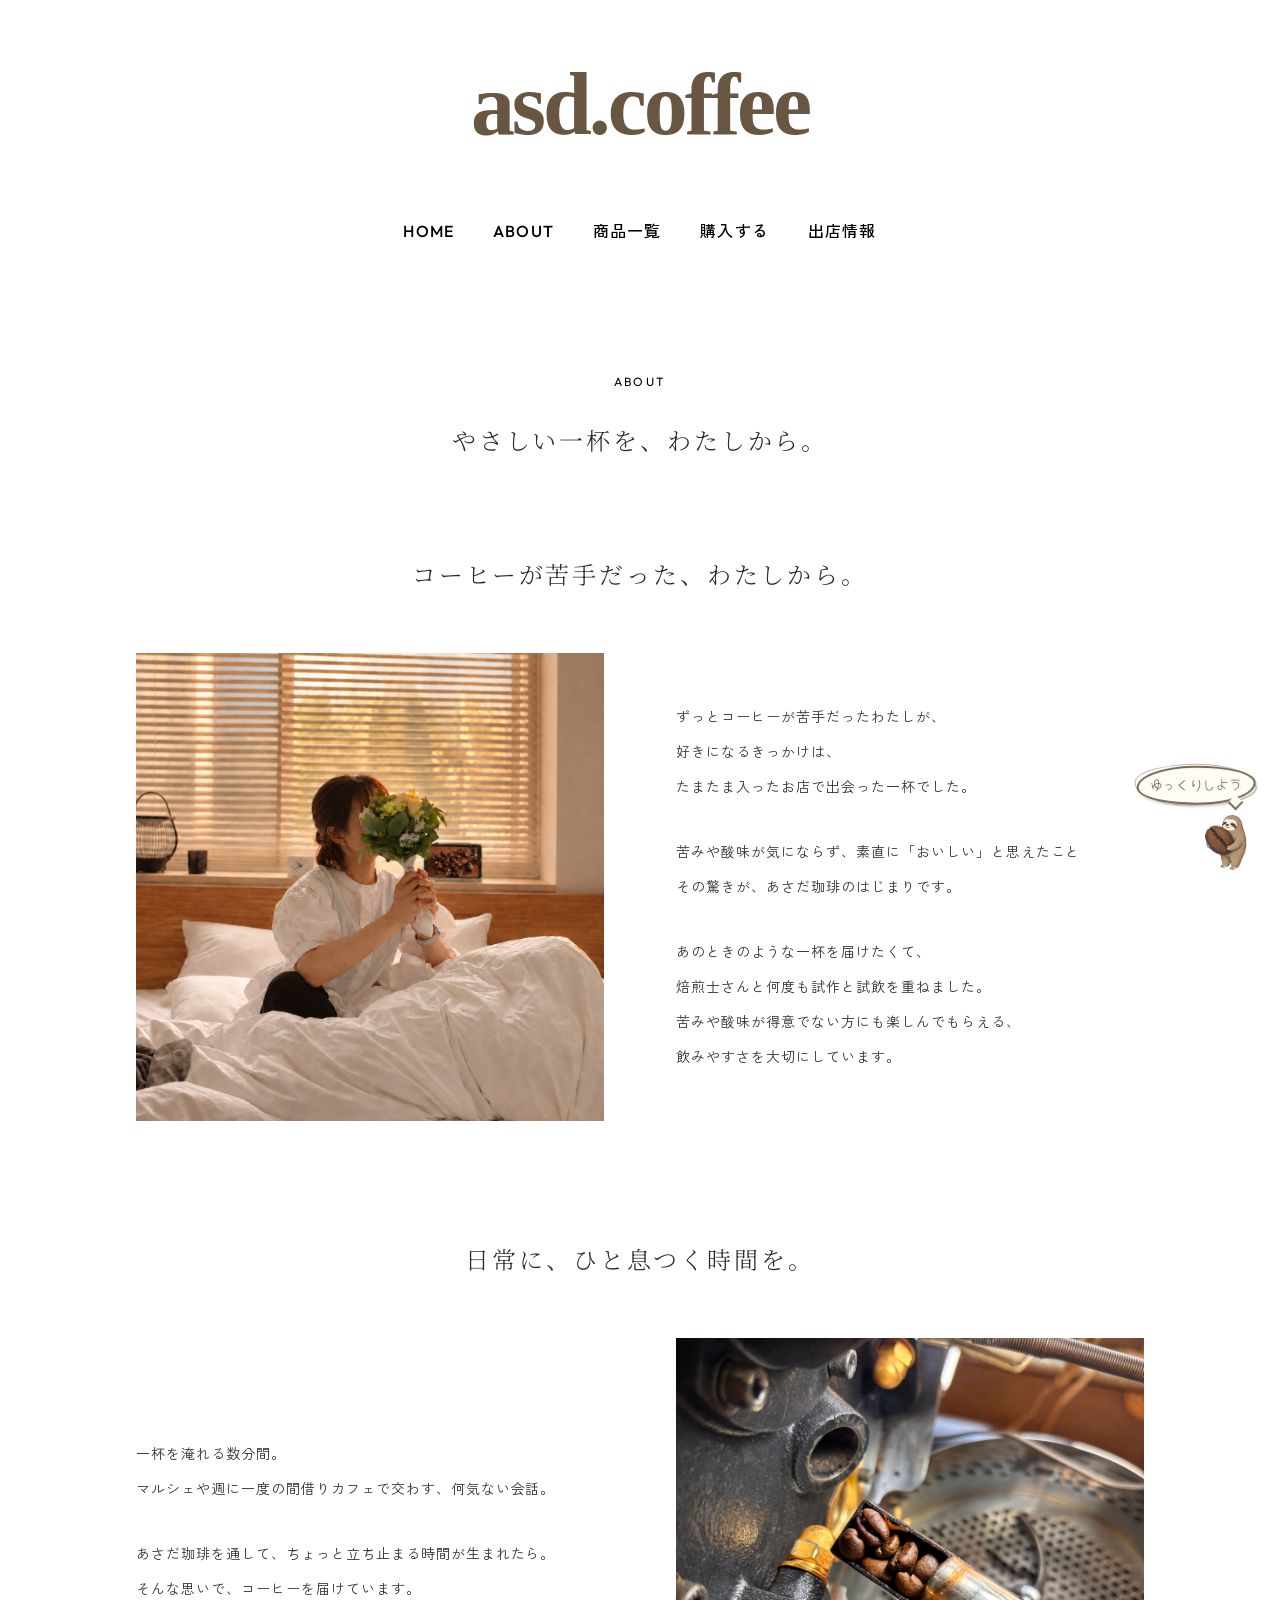
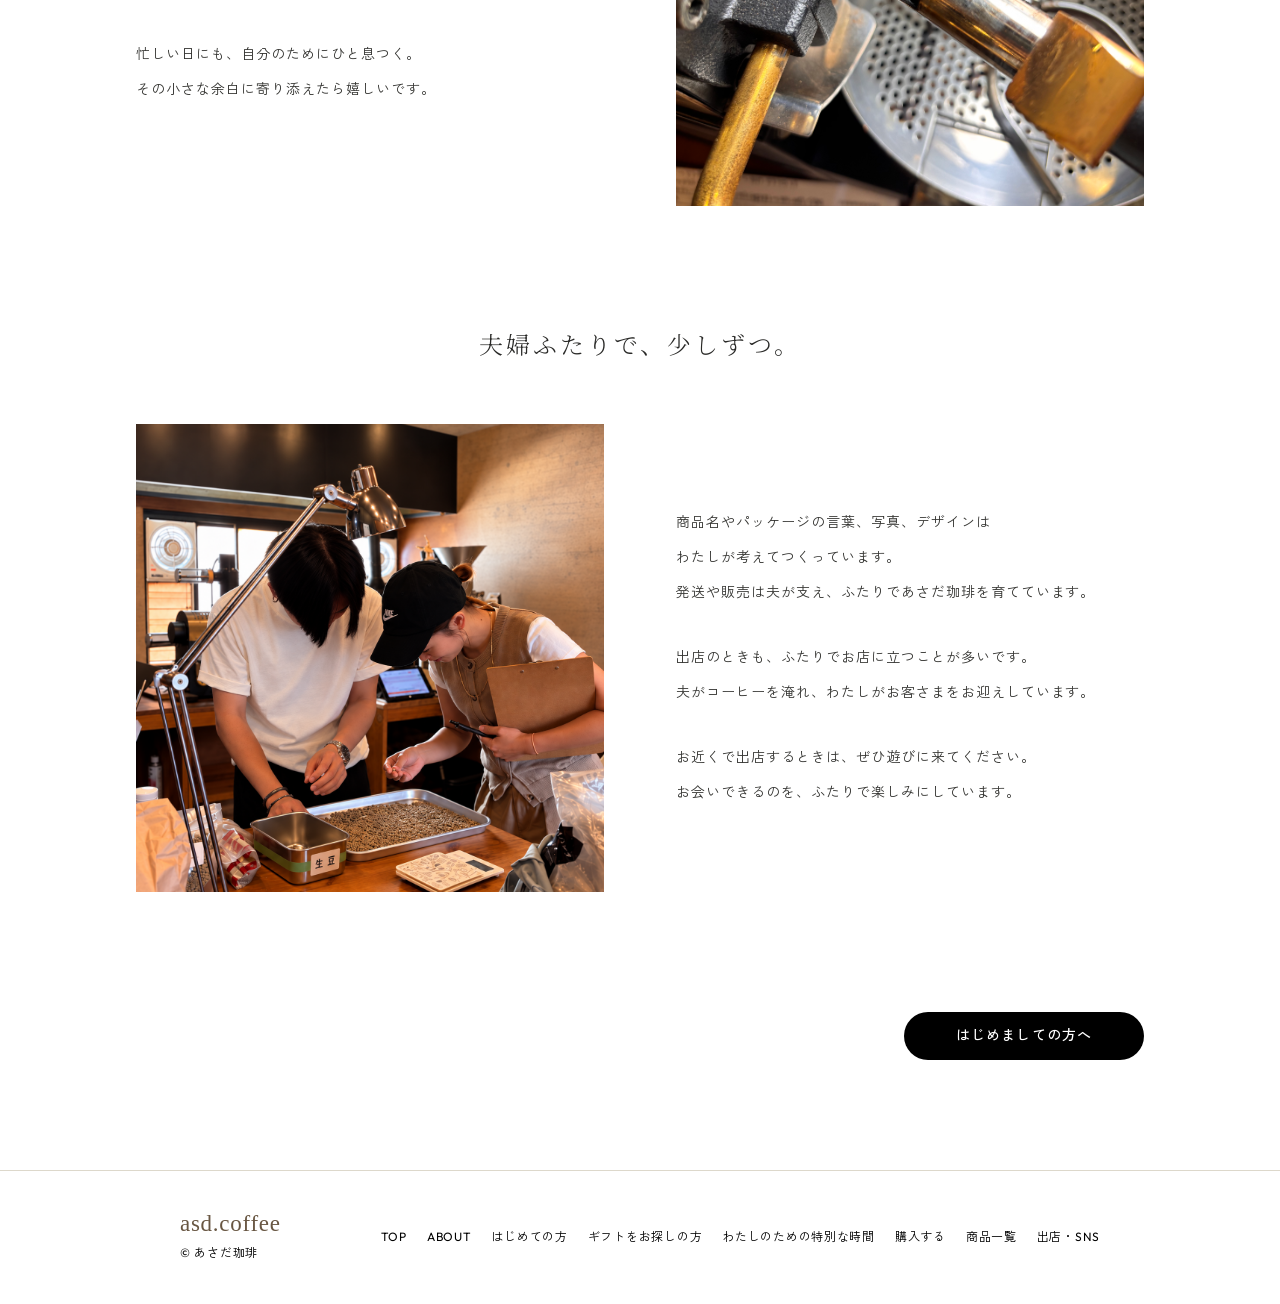
==== preview-about.html @ a0d3e893 "Publish completed asd.coffee site" ====
<!doctype html>
<html lang="ja">
<head>
  <meta charset="utf-8">
  <meta name="viewport" content="width=device-width,initial-scale=1">
  <title>あさだ珈琲について | あさだ珈琲</title>
  <link rel="stylesheet" href="preview-site.css?v=20260925-caption-offsets">
</head>
<body>
  <header>
    <div class="head-inner">
      <a class="brand" href="preview.html"><span class="wordmark">asd.coffee</span><small>やさしさ専門の珈琲屋</small></a>
      <nav aria-label="メインメニュー">
        <a href="preview.html">HOME</a>
        <a href="preview-about.html" aria-current="page">ABOUT</a>

        <a href="preview-products.html">商品一覧</a><a href="preview-shops.html">購入する</a>
      <a href="preview-visit.html">出店情報</a></nav>
    </div>
  </header>

  <main class="shell about-page">
    <div class="about-intro">
      <p class="kicker">ABOUT</p>
      <h1>やさしい一杯を、<br class="mobile-break">わたしから。</h1>
    </div>

    <section class="about-chapter">
      <h2>コーヒーが苦手だった、<br class="mobile-break">わたしから。</h2>
      <div class="about-row">
        <figure class="about-photo">
          <img src="img/about-pause-dslr-orange-beans.png" alt="花を手にベッドでひと息つく時間">
        </figure>
        <div class="about-copy about-copy-story">
          <p>ずっとコーヒーが苦手だったわたしが、<br>好きになるきっかけは、<br>たまたま入ったお店で出会った一杯でした。</p>
          <p>苦みや酸味が気にならず、素直に「おいしい」と思えたこと<br>その驚きが、あさだ珈琲のはじまりです。</p>
          <p>あのときのような一杯を届けたくて、<br>焙煎士さんと何度も試作と試飲を重ねました。<br>苦みや酸味が得意でない方にも楽しんでもらえる、<br>飲みやすさを大切にしています。</p>
        </div>
      </div>
    </section>

    <section class="about-chapter">
      <h2>日常に、ひと息つく時間を。</h2>
      <div class="about-row about-row-reverse">
        <figure class="about-photo">
          <img src="img/about-origin-roaster.jpeg" alt="焙煎機から取り出したコーヒー豆">
        </figure>
        <div class="about-copy about-copy-story">
          <p>一杯を淹れる数分間。<br>マルシェや週に一度の間借りカフェで交わす、何気ない会話。</p>
          <p>あさだ珈琲を通して、ちょっと立ち止まる時間が生まれたら。<br>そんな思いで、コーヒーを届けています。</p>
          <p>忙しい日にも、自分のためにひと息つく。<br>その小さな余白に寄り添えたら嬉しいです。</p>
        </div>
      </div>
    </section>

    <section class="about-chapter">
      <h2>夫婦ふたりで、少しずつ。</h2>
      <div class="about-row">
        <figure class="about-photo">
          <img src="img/about-roasting-team-close-headroom.png" alt="焙煎したコーヒー豆の状態を夫婦で確かめる様子">
        </figure>
        <div class="about-copy about-copy-story">
          <p>商品名やパッケージの言葉、写真、デザインは<br>わたしが考えてつくっています。<br>発送や販売は夫が支え、ふたりであさだ珈琲を育てています。</p>
          <p>出店のときも、ふたりでお店に立つことが多いです。<br>夫がコーヒーを淹れ、わたしがお客さまをお迎えしています。</p>
          <p>お近くで出店するときは、ぜひ遊びに来てください。<br>お会いできるのを、ふたりで楽しみにしています。</p>
        </div>
      </div>
    </section>

    <div class="about-next-wrap">
      <a class="about-next" href="https://note.com/asd_coffee/n/n2e257f596d24" target="_blank" rel="noopener">はじめましての方へ</a>
    </div>
  </main>

  <footer>
    <div class="foot-inner">
      <a class="footer-home" href="preview.html" aria-label="TOPへ戻る"><div class="footer-brand">asd.coffee</div>© あさだ珈琲</a>
      <div class="foot-links">
        <a href="preview.html">TOP</a><a href="preview-about.html">ABOUT</a><a href="preview-first.html">はじめての方</a><a href="preview-gift.html">ギフトをお探しの方</a><a href="preview-metime.html">わたしのための特別な時間</a><a href="preview-shops.html">購入する</a><a href="preview-products.html">商品一覧</a><a href="preview-visit.html">出店・SNS</a>
      </div>
    </div>
  </footer>
  <script src="preview-mascot.js?v=20260925-final" defer></script>
</body>
</html>
---- preview-site.css ----
@import url("https://fonts.googleapis.com/css2?family=Noto+Serif+JP:wght@300;400&family=Outfit:wght@400;500;600&family=Yomogi&family=Zen+Kaku+Gothic+New:wght@400;500;600&display=swap");
*{box-sizing:border-box}body{margin:0;color:#39362f;background:#fff;font-family:"Outfit","Zen Kaku Gothic New","Hiragino Kaku Gothic ProN","Yu Gothic",sans-serif;font-size:14px;line-height:1.9}a{color:inherit;text-decoration:none}a:hover{opacity:.75}a:focus-visible,summary:focus-visible{outline:3px solid #887556;outline-offset:4px}img{display:block;width:100%;object-fit:cover}p{margin:0 0 16px}header{background:#fff;position:sticky;top:0;z-index:5;border-bottom:1px solid #e3dfd5}.head-inner{max-width:1240px;padding:18px 36px;margin:auto;display:flex;align-items:center;justify-content:space-between;gap:24px}.wordmark{font:700 29px Georgia,serif;color:#685642;letter-spacing:-1px}.brand small{display:block;font-size:9px;letter-spacing:.2em;margin-top:5px}nav{display:flex;align-items:center;gap:24px;font-size:12px}nav a{padding:7px 0}nav a[aria-current=page]{border-bottom:1px solid #655b43;font-weight:600}.buy-button,.button{display:inline-flex;align-items:center;justify-content:center;gap:24px;padding:13px 24px;background:#555d47;color:white;font-size:12px;border:1px solid #555d47}.buy-button{padding:9px 20px}nav .buy-button[aria-current=page]{color:#fff}.button.secondary{background:transparent;color:#555d47}.shell{max-width:1160px;padding:0 36px;margin:auto}.home-hero{display:grid;grid-template-columns:.9fr 1.1fr;align-items:center;gap:60px;padding:52px 0}.kicker,.label{font-size:10px;letter-spacing:.2em;color:#786e5c;text-transform:uppercase}h1,h2,h3{font-weight:400}h1{font-family:"Yu Mincho",serif;font-size:42px;line-height:1.7;letter-spacing:.08em;margin:20px 0}h2{font-family:"Yu Mincho",serif;font-size:28px;line-height:1.7;margin:12px 0 26px}h3{font-size:17px;margin:10px 0} .lead{font-size:14px;line-height:2.1;color:#706b60}.hero-actions{display:flex;gap:12px;flex-wrap:wrap;margin-top:26px}.hero-photo{position:relative}.hero-photo img,.hero-photo video{width:100%;aspect-ratio:1.1;object-fit:cover;display:block}.photo-caption{font-size:10px;letter-spacing:.12em;color:#756f61;margin:12px 0 0}.route-section{padding:35px 0 65px;border-top:1px solid #ddd8cb}.route-grid{display:grid;grid-template-columns:repeat(3,1fr);gap:20px}.route-card{padding:26px;background:#f0eee6;display:block}.route-card .num{font:italic 20px Georgia,serif;color:#8e947e}.route-card p{font-size:12px;color:#736e63;margin:8px 0 20px}.route-card .go{font-size:12px;display:flex;justify-content:space-between}.home-bottom{display:flex;align-items:center;justify-content:space-between;border-top:1px solid #ddd8cb;padding:30px 0 50px;gap:20px}.home-bottom p{font-size:12px;margin:0}.crumbs{font-size:11px;color:#746d61;padding-top:24px}.crumbs a{text-decoration:underline}.page-heading{padding:30px 0 35px}.page-heading h1{font-size:34px;margin:10px 0 16px}.page-heading p{max-width:700px}.product-grid{display:grid;grid-template-columns:repeat(3,minmax(0,1fr));gap:28px}.product{position:relative}.product-img{aspect-ratio:1;object-fit:cover}.product-label{font:19px Georgia,serif;margin:22px 0 8px}.product h3{font-size:13px}.product-desc{font-size:12px;color:#71695f}.product-desc br{display:none}.product-badge{position:absolute;left:12px;top:12px;background:#f6f1e5;padding:8px 14px;font-size:10px}.product-link{display:block;border-bottom:1px solid #bbb7a9;padding:15px 0;font-size:12px}.products{padding-bottom:60px}.shop-note{font-size:12px;color:#71695f}.shop-grid{display:grid;grid-template-columns:repeat(3,1fr);gap:24px}.shop-card{display:flex;flex-direction:column;border:1px solid #d7d1c4;background:white;padding:30px}.shop-card h2{font-family:Georgia,serif;margin:10px 0 15px}.shop-card p{font-size:12px;color:#71695f}.shop-card .button{margin-top:auto;gap:12px}.steps{display:grid;grid-template-columns:repeat(3,1fr);gap:24px;border-top:1px solid #ddd8cb;margin:50px 0;padding:30px 0}.steps h3{font-size:14px}.steps p{font-size:12px;color:#71695f}.story{max-width:760px;margin:auto}.story-img{aspect-ratio:16/9;margin-bottom:36px}.story-body{font-family:"Yu Mincho",serif;font-size:15px;line-height:2.2}.story-body p{margin-bottom:24px}.profile-card{padding:30px;background:#f0eee6;text-align:center;margin:40px 0}.profile-img{width:90px;height:90px;border-radius:50%;margin:0 auto 15px}.profile-role,.profile-bio{font-size:12px;color:#71695f}.profile-name{font-size:17px}.mascot{text-align:center;padding:35px 0}.mascot img{width:130px!important;height:130px!important;margin-bottom:20px!important}.mascot h2{font-size:24px}.mascot p{font-size:12px!important}.review-list{display:grid;grid-template-columns:1fr 1fr;gap:24px}.reviews{padding:40px 0 60px;border-top:1px solid #ddd8cb}.review-card{border-bottom:1px solid #ddd8cb;padding:20px 0}.review-stars{font-size:11px;color:#887556}.review-name{font-size:11px;margin-top:10px}.review-body{font-size:12px}.find-us-grid{display:grid;grid-template-columns:repeat(3,1fr);gap:24px;padding-bottom:60px}.find-us-card{border-top:1px solid #b9b19f;padding:26px 0}.find-us-card p{font-size:12px}.find-us-card .note{font-size:11px}.find-us-card h3{font-family:"Yu Mincho",serif;font-size:22px}.btn{display:inline-block;border-bottom:1px solid #918671;padding:10px 0;font-size:12px}.end-buy{background:#eeeee5;padding:32px;display:flex;align-items:center;justify-content:space-between;gap:25px;margin:20px 0 60px}.end-buy p{margin:0;font-size:13px}footer{border-top:1px solid #ddd8cb;padding:30px 36px;font-size:10px;color:#726b5f}.foot-inner{max-width:1088px;margin:auto;display:flex;align-items:center;justify-content:space-between;gap:25px}.foot-links{display:flex;gap:20px;flex-wrap:wrap}.footer-brand{font:23px Georgia,serif;margin-bottom:5px}.footer-home{display:block;color:inherit}.video-await{font-size:11px;background:#eeeee5;padding:10px 14px;color:#736e63;margin-top:12px}.for-you-list{display:grid;grid-template-columns:repeat(3,1fr);gap:25px}.for-you-card{border-top:1px solid #ddd8cb;padding-top:20px}.for-you-card h3{font-size:14px}.for-you-card p{font-size:12px}.guide{padding-bottom:40px}@media(max-width:760px){.head-inner{padding:14px 20px;gap:10px;flex-wrap:wrap}.brand small{display:none}.wordmark{font-size:26px}nav{order:3;width:100%;justify-content:space-between;gap:10px;font-size:11px}nav .buy-button{padding:7px 11px}.shell{padding:0 20px}.home-hero{grid-template-columns:1fr;gap:28px;padding:30px 0}.home-hero h1{font-size:32px;margin:15px 0}.lead{font-size:12px}.hero-actions{margin-top:22px}.hero-photo img,.hero-photo video{aspect-ratio:4/3}.route-grid{grid-template-columns:1fr;gap:12px}.route-card{padding:20px}.route-card p{margin:5px 0 14px}.route-section h2{font-size:24px}.home-bottom{align-items:flex-start;flex-direction:column}.page-heading{padding:20px 0}.page-heading h1{font-size:29px}.page-heading p{font-size:12px}.product-grid{grid-template-columns:1fr 1fr;gap:30px 16px}.product-label{font-size:17px}.product h3{font-size:11px}.product-desc{font-size:11px}.shop-grid,.steps,.find-us-grid,.for-you-list,.review-list{grid-template-columns:1fr}.shop-grid{gap:16px}.shop-card{padding:24px}.shop-card h2{font-size:26px}.steps{gap:10px;margin:35px 0}.steps h3{margin-bottom:5px}.end-buy{flex-direction:column;align-items:flex-start;padding:24px}.story-body{font-size:14px}.foot-inner{align-items:flex-start;flex-direction:column}.foot-links{gap:13px}.crumbs{padding-top:18px}.button{padding:12px 18px}.hero-photo{max-width:100%}}@media(prefers-reduced-motion:reduce){*{scroll-behavior:auto!important}}

/* Four clear editorial destinations */
html{scroll-padding-top:150px}.photo-routes{display:grid;grid-template-columns:1fr 1fr;gap:28px}.photo-route{display:block;position:relative;overflow:hidden;background:#4d483f;min-height:260px;aspect-ratio:1.9}.photo-route img,.photo-route video{display:block;width:100%;height:100%;object-fit:cover;position:absolute;inset:0}.photo-route:after{content:"";position:absolute;inset:0;background:linear-gradient(90deg,rgba(0,0,0,.64),rgba(0,0,0,.24))}.photo-route-text{position:absolute;z-index:1;inset:0;padding:34px;display:flex;flex-direction:column;justify-content:center;color:white}.photo-route h3{font-size:24px;line-height:1.5;margin:0 0 12px}.photo-route p{font-size:12px;margin-bottom:22px}.photo-route span{font-size:11px}.photo-route:hover{opacity:.9}.theme-intro{display:grid;grid-template-columns:1fr 1fr;gap:55px;align-items:center;padding:0 0 50px}.theme-intro img{aspect-ratio:1.1}.choice-section{padding:35px 0 45px;border-top:1px solid #ddd8cb}.choice-grid{display:grid;grid-template-columns:1fr 1fr;gap:36px}.choice-grid article{background:#f0eee6;padding:28px}.choice-grid p,.simple-note p{font-size:13px;color:#706b60}.simple-note{padding:15px 0 25px}.head-inner{max-width:1440px}nav{gap:18px;font-size:11px}.foot-links{max-width:800px}.product{scroll-margin-top:150px}@media(max-width:1100px){.head-inner{flex-wrap:wrap}nav{width:100%;justify-content:space-between;gap:12px;flex-wrap:wrap}}@media(max-width:760px){.photo-routes{grid-template-columns:1fr;gap:18px}.photo-route{min-height:210px;aspect-ratio:1.65}.photo-route-text{padding:24px}.photo-route h3{font-size:22px}.theme-intro{grid-template-columns:1fr;gap:25px;padding-bottom:30px}.theme-intro img{aspect-ratio:4/3}.theme-intro h2{font-size:26px}.choice-grid{grid-template-columns:1fr;gap:16px}.choice-grid article{padding:24px}nav{display:grid;grid-template-columns:repeat(3,1fr);gap:4px 12px;font-size:10px;align-items:stretch}nav a{text-align:center;display:flex;align-items:center;justify-content:center;min-height:38px;line-height:1.5}nav .buy-button{padding:8px}.head-inner{padding:12px 20px}.home-hero{padding-top:24px}.photo-route p{font-size:11px}.simple-note h2{font-size:23px}}

/* White page background; home starts with the four destinations. */
body,header{background:#fff}.shell>.route-section:first-child{border-top:0;padding-top:36px}

/* Type scale matched to the reference shop: 16px body, 14px labels/links, 24px section titles. */
body{font-size:16px}
nav{font-size:16px}
.buy-button,nav .buy-button,.button{font-size:14px}
.kicker,.label{font-size:14px;letter-spacing:.1em}
.photo-route h3{font-size:24px;line-height:1.5}
.photo-route p,.photo-route span{font-size:14px;line-height:1.7}
.home-bottom p,.home-bottom a{font-size:14px}
.page-heading p,.lead,.story-body,.product-desc,.shop-card p,.steps p,.choice-grid p,.simple-note p,.find-us-card p,.review-body{font-size:16px}
.product h3,.product-link,.shop-note,.profile-role,.profile-bio,.find-us-card .note{font-size:14px}
.foot-links,footer{font-size:12px}

@media(max-width:760px){
  body{font-size:16px}
  nav{font-size:14px}
  nav a{line-height:1.6}
  nav .buy-button{font-size:14px}
  .kicker,.label{font-size:13px}
  .photo-route h3{font-size:24px}
  .photo-route p,.photo-route span{font-size:14px;line-height:1.7}
  .home-bottom p,.home-bottom a{font-size:14px}
  .page-heading p,.lead,.story-body,.product-desc,.shop-card p,.steps p,.choice-grid p,.simple-note p,.find-us-card p,.review-body{font-size:16px}
  .product h3,.product-link,.shop-note,.profile-role,.profile-bio,.find-us-card .note{font-size:14px}
}


/* Letterforms and spacing follow the reference shop navigation and image titles. */
nav,.photo-route-text,.button,.buy-button{font-family:"Outfit","Zen Kaku Gothic New",sans-serif;letter-spacing:.05em}
nav a{font-weight:400}
nav a[aria-current=page],nav .buy-button{font-weight:700}
.photo-route h3{font-family:"Outfit","Zen Kaku Gothic New",sans-serif;font-size:32px;font-weight:700;letter-spacing:.05em;line-height:1.35}
.photo-route p,.photo-route span{font-weight:700;letter-spacing:.05em}
@media(max-width:760px){.photo-route h3{font-size:24px;font-weight:700;letter-spacing:.05em}nav a{font-weight:700;letter-spacing:.05em}}

/* Wide image panels: large title at the right, matching the supplied reference balance. */
.photo-routes{grid-template-columns:1fr;gap:28px}
.photo-route{min-height:0;aspect-ratio:2.5}
.photo-route:after{background:linear-gradient(90deg,rgba(0,0,0,.08) 0%,rgba(0,0,0,.15) 42%,rgba(0,0,0,.72) 100%)}
.photo-route-text{left:58%;right:5%;padding:4%;align-items:flex-start;text-align:left}
.photo-route h3{font-size:clamp(48px,5vw,72px);font-weight:700;letter-spacing:.02em;line-height:1.05;margin:0 0 22px}
.photo-route p{font-size:20px;line-height:1.5;margin:0;font-weight:700;letter-spacing:.05em}
.photo-route span{display:none}

@media(max-width:760px){
  .photo-routes{gap:18px}
  .photo-route{aspect-ratio:2.35;min-height:0}
  .photo-route-text{left:53%;right:4%;padding:4%}
  .photo-route h3{font-size:clamp(27px,8vw,38px);line-height:1.05;margin-bottom:12px}
  .photo-route p{font-size:14px;line-height:1.5}
}

/* Home panels follow the supplied layout: nearly full-width, 2.4:1, with single-line titles. */
.shell:has(> .route-section > .kicker:first-child){max-width:none;padding-inline:clamp(20px,1.35vw,28px)}
.shell>.route-section:first-child{padding-top:24px}
.photo-routes{gap:clamp(26px,3.7vw,76px)}
.photo-route{aspect-ratio:2.4}
.photo-route-text{left:62%;right:4%;padding:3%;width:auto}
.photo-route:nth-child(even) .photo-route-text{left:15%;right:auto;width:81%}
.photo-route:nth-child(2) .photo-route-text,.photo-route:nth-child(4) .photo-route-text{transform:translateX(-15mm)}
.photo-route h3,.photo-route p{white-space:nowrap}
.photo-route:nth-child(2) h3{font-size:clamp(26px,3.4vw,58px);font-weight:600}
.photo-route:nth-child(2) video{transform:scale(1.38)}
.photo-route:nth-child(2) p{transform:translateX(2px)}
.photo-route:nth-child(3) .photo-route-text{left:54%;right:2%;transform:translateX(-1cm)}
.photo-route:nth-child(3) h3{font-size:clamp(24px,2.9vw,48px);font-weight:600}
.photo-route:nth-child(3) p{transform:translateX(8px)}
.photo-route:nth-child(3) img{object-position:center 57%}
.photo-route:nth-child(4) h3{font-size:clamp(22px,3vw,50px)}
.photo-route:nth-child(4) img,.photo-route:nth-child(4) video{transform:scale(1.09)}

@media(max-width:760px){
  .shell:has(> .route-section > .kicker:first-child){padding-inline:20px}
  .shell>.route-section:first-child{padding-top:20px}
  .photo-routes{gap:26px}
  .photo-route{aspect-ratio:2.4}
  .photo-route-text{left:56%;right:3%;padding:3%}
  .photo-route:nth-child(even) .photo-route-text{left:8%;right:auto;width:89%}
  .photo-route:nth-child(3) .photo-route-text{left:43%;right:2%}
  .photo-route h3{font-size:clamp(28px,7vw,38px)}
  .photo-route:nth-child(2) h3{font-size:clamp(23px,5.7vw,31px)}
  .photo-route:nth-child(3) h3{font-size:clamp(20px,4.8vw,27px)}
  .photo-route:nth-child(4) h3{font-size:clamp(19px,4.7vw,26px)}
  .photo-route p{font-size:clamp(11px,2.4vw,14px)}
}

/* Site-wide spacing measured from the reference: 1000px content and a 40px vertical rhythm. */
.shell{max-width:1072px}
.head-inner{max-width:1072px}
.foot-inner{max-width:1000px}
.shell:has(> .route-section > .kicker:first-child){max-width:1040px}
.photo-routes{gap:40px}
.page-heading{padding:40px 0}
.home-bottom{padding:40px 0}
.theme-intro{gap:40px;padding-bottom:40px}
.choice-section{padding:40px 0}
.products,.find-us-grid{padding-bottom:40px}
.reviews{padding:40px 0}
.end-buy{margin:40px 0}
footer{padding-block:40px}

@media(max-width:760px){
  .shell,.shell:has(> .route-section > .kicker:first-child){padding-inline:20px}
  .photo-routes{gap:40px}
  .page-heading{padding:32px 0}
  .home-bottom,.choice-section,.reviews{padding-block:32px}
  .theme-intro,.products,.find-us-grid{padding-bottom:32px}
  .end-buy{margin:32px 0}
  footer{padding:32px 20px}
}

/* Final breathing room requested after visual review. */
.shell,.head-inner{max-width:1032px}
.foot-inner{max-width:960px}
.shell:has(> .route-section > .kicker:first-child){max-width:1000px}
.photo-routes{gap:48px}
.page-heading{padding-block:44px}
.home-bottom{padding-block:44px}

@media(max-width:760px){
  .shell,.shell:has(> .route-section > .kicker:first-child){padding-inline:24px}
  .photo-routes{gap:44px}
  .page-heading,.home-bottom{padding-block:36px}
  footer{padding-inline:24px}
}

/* One more small spacing increase after the second visual review. */
.shell,.head-inner{max-width:992px}
.foot-inner{max-width:920px}
.shell:has(> .route-section > .kicker:first-child){max-width:960px}
.photo-routes{gap:52px}

@media(max-width:760px){
  .shell,.shell:has(> .route-section > .kicker:first-child){padding-inline:28px}
  .photo-routes{gap:50px}
  footer{padding-inline:28px}
}

/* Clear social destinations at the end of the home page. */
.social-section{border-top:1px solid #ddd8cb;padding:52px 0 60px}
.social-section h2{margin:8px 0 26px}
.social-links{display:grid;grid-template-columns:repeat(4,1fr);gap:12px}
.social-link{min-height:72px;border:1px solid #cfc9bc;padding:20px;display:flex;align-items:center;justify-content:space-between;font-size:17px;font-weight:600;letter-spacing:.04em;background:#fff}
.social-link b{font-size:16px;font-weight:400}
.social-link:hover{background:#f3f1eb;opacity:1}

@media(max-width:760px){
  .social-section{padding:42px 0 50px}
  .social-section h2{font-size:24px;margin-bottom:22px}
  .social-links{grid-template-columns:1fr 1fr;gap:10px}
  .social-link{min-height:64px;padding:16px;font-size:15px}
}

/* Centered LINE call-to-action and compact social icons, following the supplied example. */
.social-section{padding:82px 0 72px;text-align:center}
.line-message h2{font-family:"Outfit","Zen Kaku Gothic New",sans-serif;font-size:clamp(22px,2.5vw,30px);font-weight:700;line-height:1.7;letter-spacing:.05em;margin:0}
.line-message p{font-size:clamp(17px,2vw,22px);line-height:1.75;letter-spacing:.06em;margin:0}
.line-message .line-benefit{font-size:clamp(20px,2.2vw,26px);font-weight:700;margin-top:4px}
.line-cta{width:min(480px,80%);min-height:94px;margin:58px auto 0;border-radius:999px;background:#06c755;color:#fff;display:flex;align-items:center;justify-content:center;font-size:24px;font-weight:700;letter-spacing:.04em}
.line-cta:hover{background:#05b94e;opacity:1}
.social-icons{display:flex;width:auto;justify-content:center;gap:28px;margin:96px auto 0}
.social-icon-link{display:flex;align-items:center;justify-content:center;width:48px;height:48px;padding:0}
.social-mark{position:relative;display:block;width:48px;height:48px;border-radius:11px}
.social-image-mark img{display:block;width:100%;height:100%;object-fit:contain}
.instagram-mark{background:radial-gradient(circle at 32% 100%,#ffd600 0 20%,#ff7a00 33%,#ff0169 58%,#d300c5 76%,#7638fa 100%)}
.instagram-mark:before{content:"";position:absolute;inset:9px;border:3px solid #fff;border-radius:10px}
.instagram-mark:after{content:"";position:absolute;left:19px;top:19px;width:8px;height:8px;border:2px solid #fff;border-radius:50%;box-shadow:10px -10px 0 -3px #fff}
.tiktok-mark{background:#090909;color:#fff;font:bold 35px/48px Arial;text-align:center;text-shadow:-2px -1px #25f4ee,2px 1px #fe2c55}
.note-mark{background:#fff;border:1px solid #e8e8e8;color:#050505;font:700 34px/46px Arial,sans-serif;text-align:center}
.youtube-mark{background:#ff0033;border-radius:12px}
.youtube-mark:after{content:"";position:absolute;left:19px;top:15px;border-left:15px solid #fff;border-top:9px solid transparent;border-bottom:9px solid transparent}

@media(max-width:760px){
  .social-section{padding:66px 0 58px}
  .line-message h2{font-size:22px}
  .line-message p{font-size:17px}
  .line-message .line-benefit{font-size:20px}
  .line-cta{width:min(420px,92%);min-height:80px;margin-top:44px;font-size:21px}
  .social-icons{gap:22px;margin-top:76px}
  .social-icon-link,.social-mark{width:44px;height:44px}
  .tiktok-mark{font-size:32px;line-height:44px}
  .note-mark{font-size:31px;line-height:42px}
  .youtube-mark:after{left:17px;top:13px}
}

/* Smaller scale matched to the reference LINE block. */
.social-section{padding:56px 0 48px}
.line-message h2{font-size:20px;line-height:1.65}
.line-message p{font-size:16px;line-height:1.65}
.line-message .line-benefit{font-size:19px;margin-top:2px}
.line-cta{width:min(320px,70%);min-height:64px;margin-top:34px;font-size:18px}
.social-icons{gap:20px;margin-top:58px}
.social-icon-link,.social-mark{width:38px;height:38px}
.social-mark{border-radius:8px}
.instagram-mark:before{inset:6px;border-width:2px;border-radius:7px}
.instagram-mark:after{left:13px;top:13px;width:6px;height:6px;border-width:1.5px;box-shadow:7px -7px 0 -2px #fff}
.tiktok-mark{font-size:25px;line-height:34px}
.note-mark{font-size:24px;line-height:32px}
.youtube-mark{border-radius:8px}
.youtube-mark:after{left:13px;top:10px;border-left-width:11px;border-top-width:7px;border-bottom-width:7px}

@media(max-width:760px){
  .social-section{padding:50px 0 44px}
  .line-message h2{font-size:18px}
  .line-message p{font-size:15px}
  .line-message .line-benefit{font-size:18px}
  .line-cta{width:min(300px,76%);min-height:60px;margin-top:30px;font-size:17px}
  .social-icons{gap:18px;margin-top:52px}
  .social-icon-link,.social-mark{width:32px;height:32px}
  .tiktok-mark{font-size:23px;line-height:32px}
  .note-mark{font-size:22px;line-height:30px}
  .youtube-mark:after{left:12px;top:9px;border-left-width:10px;border-top-width:7px;border-bottom-width:7px}
}

/* Black typography throughout; the asd.coffee wordmarks keep their brown identity color. */
body{color:#111}
.kicker,.label,.lead,.photo-caption,.route-card p,.product-desc,.shop-note,.shop-card p,.steps p,.story-body,.profile-role,.profile-bio,.review-body,.review-name,.find-us-card p,.find-us-card .note,.choice-grid p,.simple-note p,.home-bottom p,.crumbs,footer{color:#111}
nav a,.foot-links a,.btn,.product-link{color:#111}
.wordmark{color:#685642}
.footer-brand{color:#685642}
.photo-route-text,.photo-route-text h3,.photo-route-text p,.button,.buy-button,.line-cta{color:#fff}
.button.secondary{color:#111}
.button,.buy-button{background:#000;border-color:#000;color:#fff}
.button.secondary{background:transparent;border-color:#000;color:#000}
nav a[aria-current=page]{border-bottom-color:#000}
body,nav a:not(.buy-button),.kicker,.label,.lead,.home-bottom p,.crumbs,footer,.foot-links a{color:#000}

/* A spacious centered masthead with five simple destinations. */
header{position:static;border-bottom:0}
.head-inner{display:flex;flex-direction:column;align-items:center;max-width:1040px;padding:54px 28px 40px;gap:54px}
header .brand{text-align:center}
header .wordmark{font-size:clamp(52px,7vw,88px);line-height:1.15;letter-spacing:-.035em}
header .brand small{display:none}
header nav{display:flex;order:initial;justify-content:center;align-items:center;width:100%;gap:clamp(22px,3vw,44px);flex-wrap:wrap;font-size:16px}
header nav a{display:block;min-height:44px;padding:8px 0;color:#000;font-weight:700;line-height:1.75;white-space:nowrap;text-align:center}
header nav a[aria-current=page]{border:0}
header nav a:hover{text-decoration:underline;text-underline-offset:6px}
@media(max-width:760px){
  .head-inner{padding:36px 24px 26px;gap:30px}
  header .wordmark{font-size:clamp(46px,10vw,68px)}
  header nav{display:flex;gap:6px 24px;font-size:13px}
  header nav a{min-height:40px;padding:8px 0}
}

/* Reference measured on 2026-09-23: 14px text, 240x48 button, 24px icons. */
.social-section .line-message h2,.social-section .line-message p,.social-section .line-message .line-benefit{font-size:14px;line-height:28px;margin:0;letter-spacing:.05em}
.social-section .line-cta{width:240px;max-width:100%;min-height:48px;height:48px;font-size:16px;margin-top:40px}
.social-section .social-icons{gap:20px;margin-top:64px;flex-wrap:nowrap}
.social-section .social-icon-link{width:24px;height:34px;min-height:34px;padding:0}
.social-section .social-mark{width:24px;height:24px;border-radius:6px}
.social-section .instagram-mark:before{inset:4px;border-width:2px;border-radius:5px}
.social-section .instagram-mark:after{left:9px;top:9px;width:6px;height:6px;border-width:1.5px;box-shadow:5px -5px 0 -2px #fff}
.social-section .tiktok-mark{font-size:19px;line-height:24px}
.social-section .note-mark{font-size:19px;line-height:22px}
.social-section .youtube-mark:after{left:9px;top:7px;border-left-width:8px;border-top-width:5px;border-bottom-width:5px}

.social-section .line-message h2,.social-section .line-message p,.social-section .line-message .line-benefit{font-family:"Outfit","Zen Kaku Gothic New","Hiragino Kaku Gothic ProN","Yu Gothic",sans-serif;font-weight:400}

.photo-route-about img{object-position:center calc(42.5% + 2mm);filter:none}
.photo-route-about:after,.photo-route:nth-child(2):after{background:linear-gradient(90deg,rgba(0,0,0,.08) 0%,rgba(0,0,0,.15) 42%,rgba(0,0,0,.72) 100%)}

/* ABOUT: spacious alternating photo-and-story layout based on the supplied reference. */
.about-page{max-width:1080px;padding-bottom:110px}
.about-intro{text-align:center;padding:78px 0 88px}
.about-intro .kicker{font-size:12px;letter-spacing:.18em;margin-bottom:22px}
.about-intro h1{font-family:"Yu Mincho","Hiragino Mincho ProN",serif;font-size:24px;font-weight:400;line-height:2;letter-spacing:.14em;margin:0}
.about-chapter{margin:0 0 116px}
.about-chapter h2{text-align:center;font-family:"Yu Mincho","Hiragino Mincho ProN",serif;font-size:24px;font-weight:400;line-height:1.8;letter-spacing:.12em;margin:0 0 58px}
.about-row{display:grid;grid-template-columns:repeat(2,minmax(0,1fr));gap:72px;align-items:center}
.about-row-reverse .about-photo{order:2}
.about-row-reverse .about-copy{order:1}
.about-photo{margin:0;overflow:hidden;background:#eee}
.about-photo img{width:100%;aspect-ratio:1/1;object-fit:cover}
.about-chapter:nth-of-type(1) .about-photo img{object-position:center}
.about-chapter:nth-of-type(2) .about-photo img{object-position:center}
.about-chapter:nth-of-type(3) .about-photo img{object-position:center}
.about-copy{font-size:14px;line-height:2.25;letter-spacing:.055em}
.about-copy p{margin:0 0 26px}
.about-copy-story{line-height:2.5}
.about-copy-story p{margin-bottom:30px}
.about-copy-origin{line-height:2.5}
.about-copy-origin p{margin-bottom:30px}
.about-copy-career{line-height:2.65}
.about-copy-career p{margin-bottom:32px}
.about-copy p:last-child{margin-bottom:0}
.about-sign{text-align:right;padding-top:8px}
.about-next-wrap{display:flex;justify-content:flex-end;padding-top:4px}
.about-next{display:flex;align-items:center;justify-content:center;width:240px;height:48px;border-radius:999px;background:#000;color:#fff;font-size:14px;font-weight:700;letter-spacing:.06em}
.about-next:hover{opacity:.78}

@media(max-width:760px){
  .about-page{padding-bottom:74px}
  .about-intro{padding:48px 0 64px}
  .about-intro h1{font-size:20px;line-height:1.8;letter-spacing:.09em}
  .about-chapter{margin-bottom:82px}
  .about-chapter h2{font-size:21px;line-height:1.8;letter-spacing:.08em;margin-bottom:34px}
  .about-row{grid-template-columns:1fr;gap:34px}
  .about-row-reverse .about-photo,.about-row-reverse .about-copy{order:initial}
  .about-photo img{aspect-ratio:1/1}
  .about-copy{font-size:14px;line-height:2.15;letter-spacing:.035em}
  .about-copy p{margin-bottom:23px}
  .about-copy-story{line-height:2.35}
  .about-copy-story p{margin-bottom:26px}
  .about-copy-origin{line-height:2.35}
  .about-copy-origin p{margin-bottom:26px}
  .about-copy-career{line-height:2.45}
  .about-copy-career p{margin-bottom:28px}
  .about-copy br{display:none}
  .about-next-wrap{justify-content:center}
  .about-next{width:220px}
}

/* Softer typography inspired by the supplied reference: light serif titles and calm body copy. */
body{color:#30302d;font-weight:400;letter-spacing:.045em}
h1,h2,.about-intro h1,.about-chapter h2{font-family:"Noto Serif JP","Yu Mincho","Hiragino Mincho ProN",serif;font-weight:300;color:#292927;letter-spacing:.12em}
h3{font-weight:500}
header nav a{font-weight:500;letter-spacing:.08em;color:#2d2d2a}
header nav a[aria-current=page]{font-weight:500}
.photo-route h3{font-weight:500;letter-spacing:.045em}
.photo-route p,.photo-route span{font-weight:400;letter-spacing:.07em}
.button,.buy-button,.about-next,.line-cta{font-weight:500;letter-spacing:.08em}
.social-link{font-weight:500}
.line-message h2,.line-message .line-benefit{font-weight:500}
.about-copy{color:#343431;font-weight:400;letter-spacing:.07em}
.lead,.page-heading p,.product-desc,.shop-card p,.steps p,.choice-grid p,.simple-note p,.find-us-card p,.review-body{color:#454541;font-weight:400;letter-spacing:.06em}
.kicker,.label{font-weight:400;letter-spacing:.15em}

/* はじめての方 */
.first-message{max-width:650px;margin:10px auto 48px;padding:58px 60px;text-align:center;border-top:1px solid #ddd8cb;border-bottom:1px solid #ddd8cb}
.first-message h2{margin:8px 0 34px;font-size:27px}
.first-candle{font-size:22px;margin-bottom:12px}
.first-copy{font-family:"Noto Serif JP","Yu Mincho","Hiragino Mincho ProN",serif;font-size:15px;line-height:2.4;letter-spacing:.08em;color:#343431}
.first-copy p{margin-bottom:27px}
.first-copy p:last-child{margin-bottom:0}
.theme-intro .button{margin-top:12px}
.first-mercari-buy{max-width:760px;margin-inline:auto}

/* はじめての方：参考ページに合わせた写真と文章の流れ */
.first-page{max-width:920px}
.first-page-heading{text-align:center;padding:78px 0 88px}
.first-page-heading .kicker{font-size:12px;letter-spacing:.18em;margin-bottom:22px}
.first-page-heading h1{font-family:"Noto Serif JP","Yu Mincho","Hiragino Mincho ProN",serif;font-size:24px;font-weight:300;line-height:2;letter-spacing:.14em;margin:0 0 28px;color:#292927}
.first-page-heading>p:last-child{font-family:inherit;font-size:14px;font-weight:400;line-height:2.5;letter-spacing:.07em;color:#343431}
.first-guide-row{display:grid;grid-template-columns:1fr 1fr;column-gap:64px;row-gap:58px;align-items:center;margin-bottom:96px}
.first-guide-row:not(.first-guide-reverse){transform:translateX(5mm)}
.first-guide-title{grid-column:1/-1;width:100%;text-align:center;font-family:"Noto Serif JP","Yu Mincho","Hiragino Mincho ProN",serif;font-size:24px;font-weight:300;line-height:1.8;letter-spacing:.12em;color:#292927;margin:0}
.first-guide-row:not(.first-guide-reverse) .first-guide-title{transform:translateX(-5mm)}
.first-guide-row>img{width:100%;aspect-ratio:1/1;object-fit:cover;filter:sepia(.14) saturate(.88) contrast(1.04) brightness(.96)}
.first-guide-row>img[src*="first-coffee-cup"]{object-position:center 58%}
.first-guide-row>img[src*="first-drip"]{object-fit:contain;background:#eee8df}
.first-guide-row>img[src*="first-owner"]{object-position:center 42%}
.first-guide-row>img[src*="first-coffee-table"]{object-position:center 42%}
.first-guide-image{width:100%;aspect-ratio:1/1;overflow:hidden}
.first-guide-image img{display:block;width:100%;height:100%;object-fit:cover;filter:sepia(.14) saturate(.88) contrast(1.04) brightness(.96)}
.second-coffee-image img{object-position:center;transform:none}
.first-guide-copy{font-family:inherit;font-size:14px;font-weight:400;line-height:2.5;letter-spacing:.07em;color:#343431}
.first-guide-copy h2{font-family:"Noto Serif JP","Yu Mincho","Hiragino Mincho ProN",serif;font-size:24px;font-weight:300;line-height:1.8;letter-spacing:.12em;color:#292927;margin:0 0 30px}
.first-guide-copy p{font-size:14px;margin-bottom:30px}
.first-shop-row{margin-bottom:88px}
.first-shop-copy .kicker{font-family:"Outfit","Zen Kaku Gothic New",sans-serif;margin-bottom:14px}
.first-shop-copy .button{margin-top:8px}
.first-market-links{border-top:1px solid #ddd8cb;padding:72px 0 88px;margin-top:-8px}
.first-market-intro{text-align:center;margin-bottom:42px}
.first-market-intro h2{font-family:"Noto Serif JP","Yu Mincho","Hiragino Mincho ProN",serif;font-size:24px;font-weight:300;line-height:1.8;letter-spacing:.12em;color:#292927;margin:12px 0 0}
.first-market-grid{display:grid;grid-template-columns:1fr 1fr;gap:28px}
.first-market-grid article{border:1px solid #ddd8cb;padding:34px;display:flex;flex-direction:column;align-items:flex-start}
.first-market-grid h3{font-family:"Noto Serif JP","Yu Mincho","Hiragino Mincho ProN",serif;font-size:19px;font-weight:300;line-height:1.8;letter-spacing:.08em;margin:10px 0 16px}
.first-market-grid article>p:not(.kicker){font-size:14px;line-height:2.2;letter-spacing:.055em;color:#343431;margin-bottom:26px}
.first-market-grid .button{margin-top:auto;width:100%;padding-inline:16px;gap:10px}
.market-label{display:flex;align-items:center;gap:8px;min-height:14px;font-size:14px;line-height:1;letter-spacing:.14em}
.market-icon{display:inline-flex;width:14px;height:14px;flex:0 0 14px;overflow:hidden;border-radius:3px;background:#fff}
.market-icon img{display:block;width:100%;height:100%;object-fit:cover;object-position:center}
.mercari-icon img{transform:scale(1.35)}
.minne-icon img{transform:scale(1.04)}
.instagram-icon img{transform:scale(1.08)}
.instagram-icon{transform:translate(.5mm,-.5mm)}
.first-feature{max-width:650px;margin:0 auto 96px;text-align:center}
.first-feature h2{font-size:26px;margin:0 0 34px}
.first-feature img{width:100%;aspect-ratio:1;object-fit:cover}
.first-guide-reverse .first-guide-copy{order:1;padding-left:0;width:max-content;justify-self:end;transform:translateX(-1.5mm)}
.gift-intro-copy{transform:none}
.gift-welcome-line{display:inline-block}
.gift-detail-copy{transform:none}
.first-guide-reverse>img,.first-guide-reverse .first-guide-image{order:2;transform:translate(-1.5mm,-2mm)}
.first-guide-reverse{gap:64px}
.gift-page .first-guide-row{transform:translateX(5mm)}
.gift-page .first-guide-reverse .first-guide-title{transform:translateX(-5mm)}
.gift-page .first-guide-reverse .first-guide-copy{transform:none}
.gift-page .first-guide-reverse .first-guide-image{transform:translateY(-2mm)}
.gift-page .gift-samples-image img,.gift-page .gift-photo-set img{transform:scale(1.05)}
.metime-page .metime-photo img{filter:sepia(.05) saturate(1.08) contrast(1.09) brightness(1.04);transform:scale(1.035)}
.metime-page .metime-product-photo img{filter:sepia(.08) saturate(.92) contrast(1.12) brightness(.96)}
.metime-page .metime-roasting-photo img{object-position:center 30%;filter:sepia(.06) saturate(1.02) contrast(1.1) brightness(.94)}
.stores-icon{align-items:center;justify-content:center;background:#292927;color:#fff;font-family:"Outfit","Zen Kaku Gothic New",sans-serif;font-size:11px;font-weight:600;line-height:1}
.first-shop-cta{text-align:center;border-top:1px solid #ddd8cb;padding:72px 20px 88px}
.first-shop-cta h2{font-size:26px;margin:14px 0 34px}
.first-shop-cta .button{min-width:280px}

@media(max-width:760px){
  header nav a{font-weight:500;letter-spacing:.06em}
  .photo-route h3{font-weight:500}
  .first-message{margin:6px auto 32px;padding:40px 12px}
  .first-message h2{font-size:23px;margin-bottom:28px}
  .first-copy{font-size:14px;line-height:2.3;letter-spacing:.05em}
  .first-page-heading{padding:48px 0 64px}
  .first-page-heading h1{font-size:20px;line-height:1.8;letter-spacing:.09em;margin-bottom:22px}
  .first-page-heading>p:last-child{font-size:14px;line-height:2.35;letter-spacing:.035em}
  .first-guide-row{grid-template-columns:1fr;gap:30px;margin-bottom:70px}
  .first-guide-row:not(.first-guide-reverse){transform:none}
  .first-guide-title{font-size:21px;line-height:1.8;letter-spacing:.08em;margin-bottom:4px}
  .first-guide-row:not(.first-guide-reverse) .first-guide-title{transform:none}
  .first-guide-row>img{aspect-ratio:1/1}
  .first-guide-copy{font-size:14px;line-height:2.35;letter-spacing:.035em}
  .first-guide-copy h2{font-size:21px;line-height:1.8;letter-spacing:.08em;margin-bottom:26px}
  .first-guide-copy p{font-size:14px;margin-bottom:26px}
  .first-feature{margin-bottom:70px}
  .first-feature h2{font-size:23px;margin-bottom:26px}
  .first-guide-reverse .first-guide-title{order:0}
  .first-guide-reverse>img,.first-guide-reverse .first-guide-image{order:1}
  .first-guide-reverse .first-guide-copy{order:2}
  .first-guide-reverse .first-guide-copy{width:auto;justify-self:stretch;transform:none}
  .first-guide-reverse>img,.first-guide-reverse .first-guide-image{transform:none}
  .first-guide-reverse .first-guide-copy{padding-left:0}
  .gift-page .first-guide-row{transform:none}
  .gift-page .first-guide-reverse .first-guide-title{transform:none}
  .first-guide-reverse{gap:22px}
  .first-market-links{padding:54px 0 68px;margin-top:0}
  .first-market-intro{margin-bottom:30px}
  .first-market-intro h2{font-size:21px;letter-spacing:.08em}
  .first-market-grid{grid-template-columns:1fr;gap:16px}
  .first-market-grid article{padding:26px 22px}
  .first-market-grid h3{font-size:18px}
  .first-shop-cta{padding:54px 10px 68px}
  .first-shop-cta h2{font-size:23px}
  .first-shop-cta .button{min-width:0;width:100%}
}
/* 商品一覧：3つの購入リンクを同じ高さに揃える */
.product{display:flex;flex-direction:column}
.product-link{margin-top:auto}
.products + .end-buy{margin-top:calc(20px - .5cm)}
/* 購入先ページ：3ステップ案内を1.5cm上へ */
.page-heading + .steps{margin-top:calc(50px - 1.5cm);margin-bottom:calc(50px - 1cm)}

/* 出店・SNS：各案内の文字と余白を読みやすく */
.find-us-grid{grid-template-columns:repeat(2,minmax(0,1fr));column-gap:64px;row-gap:56px}
.find-us-card{padding:32px 0}
.find-us-card .label{margin-bottom:20px}
.find-us-card .visit-label{display:flex;align-items:center;gap:8px;min-height:14px;font-size:14px;line-height:1;letter-spacing:.14em}
.visit-icon{position:relative;display:inline-flex;align-items:center;justify-content:center;width:14px;height:14px;flex:0 0 14px;overflow:hidden;border-radius:3px;background:#fff}
.visit-icon img{display:block;width:100%;height:100%;object-fit:contain}
.visit-popup-icon{width:17px;height:17px;flex-basis:17px;background:transparent}
.visit-popup-icon img{width:100%;height:100%;object-fit:contain}
.visit-note-icon{border:1px solid #dedede;color:#111;font:700 11px/1 Arial,sans-serif;text-transform:none}
.visit-line-icon{background:#06c755;color:#fff;font:700 4px/1 Arial,sans-serif;letter-spacing:0;text-transform:none}
.visit-youtube-icon{background:#ff0033}
.visit-youtube-icon:after{content:"";border-left:6px solid #fff;border-top:4px solid transparent;border-bottom:4px solid transparent;margin-left:1px}
.find-us-card h3{margin:0 0 24px;line-height:1.7}
.find-us-card>p:not(.label):not(.note){line-height:2.15;margin-bottom:26px}
.find-us-card .note{line-height:1.9;margin-bottom:14px}
.find-us-card .btn{margin-top:10px}

@media(max-width:760px){
  .find-us-grid{grid-template-columns:1fr;row-gap:38px}
  .find-us-card{padding:28px 0}
  .find-us-card h3{margin-bottom:20px}
  .find-us-card>p:not(.label):not(.note){line-height:2.05;margin-bottom:22px}
}

/* 全ページ共通：画面をゆっくり歩き、ときどき話すハマー */
.hummer-companion{--hummer-x:calc(100vw - 72px);--hummer-y:calc(100vh - 72px);position:fixed;left:0;top:0;z-index:20;width:60px;height:60px;pointer-events:auto;touch-action:none;user-select:none;cursor:grab;opacity:0;transform:translate3d(var(--hummer-x),var(--hummer-y),0);transition:transform 60s cubic-bezier(.42,0,.22,1),opacity .6s ease;will-change:transform}
.hummer-companion.is-ready{opacity:1}
.hummer-companion.is-dragging{transition:none!important;cursor:grabbing}
.hummer-float{width:100%;height:100%;animation:hummer-bob 9s ease-in-out infinite;filter:none}
.hummer-float img{width:100%;height:100%;object-fit:contain;transform:scaleX(1);transition:transform .8s ease}
.hummer-companion.is-flipped .hummer-float img{transform:scaleX(-1)}
.hummer-bubble{position:absolute;left:50%;bottom:calc(100% + 9px);width:max-content;max-width:190px;padding:7px 11px 8px;border:2px solid #756856;border-radius:48% 52% 46% 54%/54% 45% 55% 46%;background:rgba(255,253,246,.98);box-shadow:2px 3px 0 rgba(80,67,50,.13);color:#302b25;font-family:"Yomogi","Klee One","Tsukushi A Round Gothic","Hiragino Maru Gothic ProN",cursive;font-size:13px;font-weight:400;line-height:1.5;letter-spacing:.02em;text-align:center;white-space:pre-line;overflow-wrap:anywhere;opacity:0;transform:translate(-50%,7px) scale(.96) rotate(-1deg);transform-origin:50% 100%;transition:opacity .35s ease,transform .35s ease}
.hummer-bubble:before{content:"";position:absolute;inset:-4px -3px -3px -4px;border:1px solid rgba(117,104,86,.5);border-radius:53% 47% 56% 44%/46% 57% 43% 54%;transform:rotate(1.6deg)}
.hummer-bubble:after{content:"";position:absolute;left:50%;top:100%;width:9px;height:9px;border-right:2px solid #756856;border-bottom:2px solid #756856;background:rgba(255,253,246,.98);transform:translate(-50%,-5px) rotate(45deg)}
.hummer-companion.is-speaking .hummer-bubble{opacity:1;transform:translate(-50%,0) scale(1) rotate(-1deg)}
.hummer-companion.bubble-to-right .hummer-bubble{left:0;transform:translate(0,7px) scale(.96) rotate(-1deg);transform-origin:18px 100%}
.hummer-companion.bubble-to-right.is-speaking .hummer-bubble{transform:translate(0,0) scale(1) rotate(-1deg)}
.hummer-companion.bubble-to-right .hummer-bubble:after{left:18px}
.hummer-companion.bubble-to-left .hummer-bubble{left:auto;right:0;transform:translate(0,7px) scale(.96) rotate(-1deg);transform-origin:calc(100% - 18px) 100%}
.hummer-companion.bubble-to-left.is-speaking .hummer-bubble{transform:translate(0,0) scale(1) rotate(-1deg)}
.hummer-companion.bubble-to-left .hummer-bubble:after{left:auto;right:13px;transform:translate(0,-5px) rotate(45deg)}
@keyframes hummer-bob{0%,100%{transform:translateY(0) rotate(-1deg)}50%{transform:translateY(-6px) rotate(1deg)}}

@media(max-width:760px){
  .hummer-companion{width:50px;height:50px}
  .hummer-bubble{max-width:170px;padding:7px 9px;font-size:12px}
}

@media(prefers-reduced-motion:reduce){
  .hummer-companion{transition:opacity .3s ease}
  .hummer-float{animation:none}
}

/* Mobile panels: keep copy inside each image without desktop print-unit offsets. */
@media(max-width:760px){
  html{-webkit-text-size-adjust:100%;text-size-adjust:100%}
  .photo-route .photo-route-text,
  .photo-route:nth-child(even) .photo-route-text,
  .photo-route:nth-child(3) .photo-route-text{
    inset:0 5%;width:auto;padding:0;transform:none;
  }
  .photo-route:nth-child(odd) .photo-route-text{align-items:flex-end;text-align:right}
  .photo-route:nth-child(even) .photo-route-text{align-items:flex-start;text-align:left}
  .photo-route h3,.photo-route p{max-width:100%;white-space:normal;overflow-wrap:anywhere;transform:none!important}
  .photo-route h3{line-height:1.35;margin-bottom:8px}
  .photo-route:nth-child(4) h3{font-size:clamp(17px,4.4vw,26px)}
  .photo-route p{font-size:clamp(10px,2.6vw,14px);line-height:1.6}
}

/* Requested mobile layout and explicit copy breaks. */
.mobile-break{display:none}
@media(max-width:760px){
  .mobile-break{display:block}
  .hummer-companion{width:50px;height:50px}
  header nav{display:grid;grid-template-columns:repeat(6,minmax(0,1fr));gap:6px 12px;max-width:360px;margin-inline:auto}
  header nav a{grid-column:span 2}
  header nav a:nth-child(4){grid-column:2 / span 2}
  header nav a:nth-child(5){grid-column:4 / span 2}
  .home-bottom>.button{align-self:flex-end}
  .gift-page .first-guide-reverse .gift-photo-set{transform:none;margin-inline:auto}
  .gift-page .gift-photo-set img{transform:none;object-fit:contain;object-position:center}
  .gift-detail-copy{transform:none}
  .mobile-intro-line{white-space:nowrap;font-size:clamp(12px,3.5vw,14px);letter-spacing:0}
}

/* Mobile refinements: closer navigation and lighter visit link. */
@media(max-width:760px){
  header nav{width:calc(50% + 80px);max-width:260px;column-gap:6px}
  .home-bottom>.button.secondary{font-family:inherit;font-weight:400;letter-spacing:normal;color:#000;border:0.5px solid #777}
  .gift-page .gift-photo-set{aspect-ratio:1/1}
  .gift-page .gift-photo-set img{width:100%;height:100%;object-fit:cover;object-position:center}
}

/* Mobile gift panel: move the heading and description left together. */
@media(max-width:760px){
  .photo-route:nth-child(3) .photo-route-text{transform:translateX(-1cm)}
}

/* Mobile home captions: requested horizontal offsets for both lines. */
@media(max-width:760px){
  .photo-route:nth-child(1) .photo-route-text{transform:translateX(-1cm)}
  .photo-route:nth-child(2) .photo-route-text,
  .photo-route:nth-child(4) .photo-route-text{transform:translateX(1cm)}
}
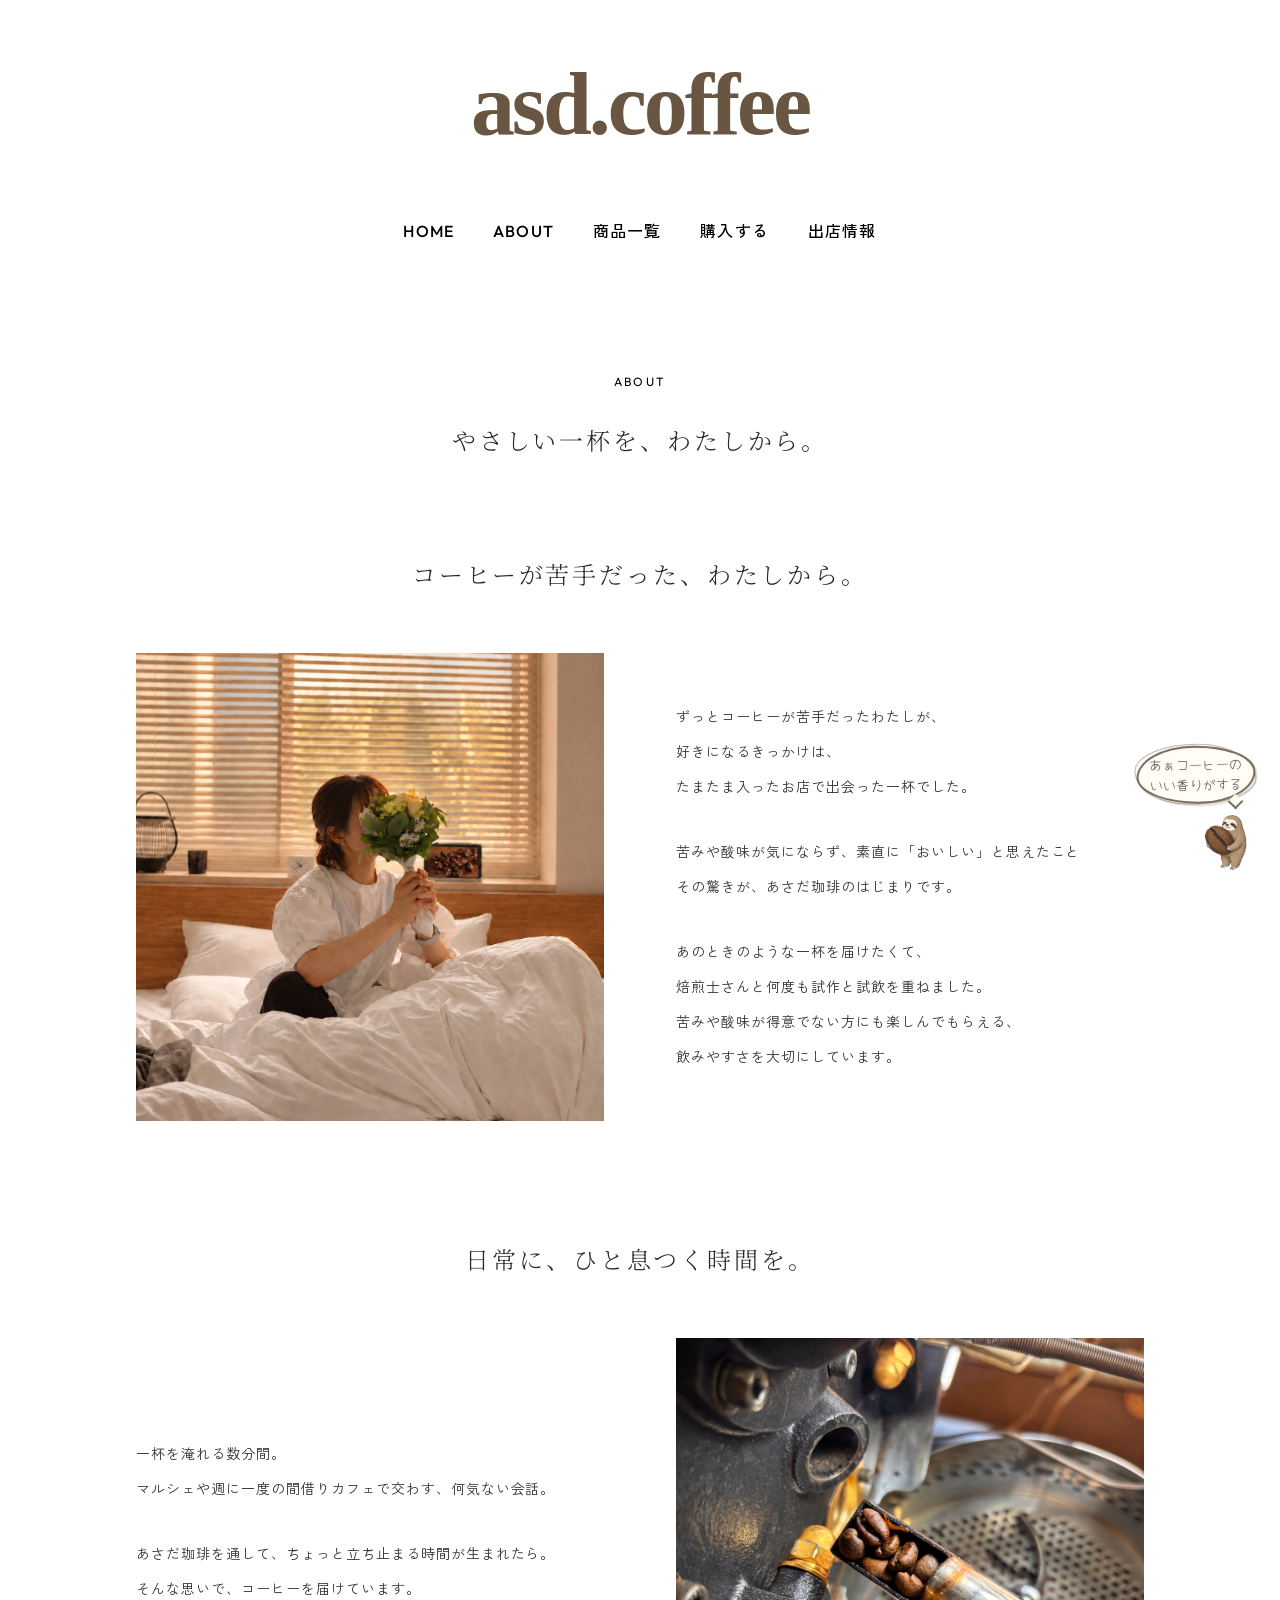
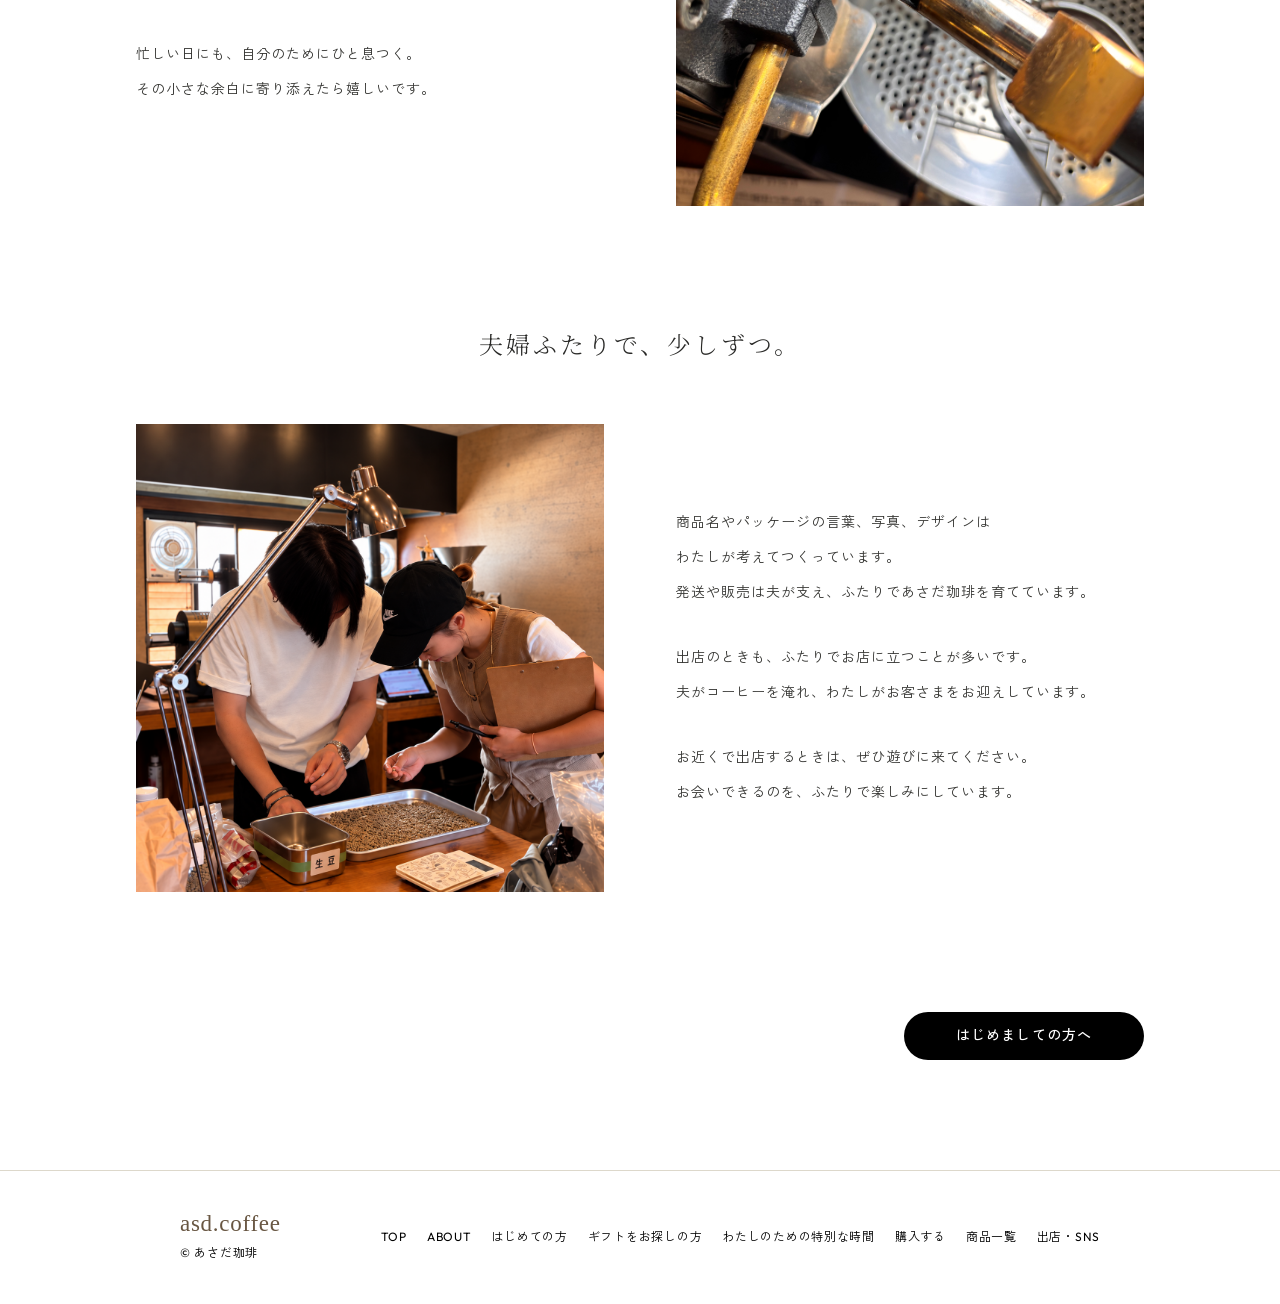
==== commit 22c8c325: "Fix clipped gift heading on mobile" ====
--- a/preview-about.html
+++ b/preview-about.html
@@ -4,7 +4,7 @@
   <meta charset="utf-8">
   <meta name="viewport" content="width=device-width,initial-scale=1">
   <title>あさだ珈琲について | あさだ珈琲</title>
-  <link rel="stylesheet" href="preview-site.css?v=20260925-caption-offsets">
+  <link rel="stylesheet" href="preview-site.css?v=20260926-gift-fit">
 </head>
 <body>
   <header>
--- a/preview-site.css
+++ b/preview-site.css
@@ -544,9 +544,9 @@
   .gift-page .gift-photo-set img{width:100%;height:100%;object-fit:cover;object-position:center}
 }
 
-/* Mobile gift panel: move the heading and description left together. */
-@media(max-width:760px){
-  .photo-route:nth-child(3) .photo-route-text{transform:translateX(-1cm)}
+/* Mobile gift panel: keep the full heading safely inside narrow screens. */
+@media(max-width:760px){
+  .photo-route:nth-child(3) .photo-route-text{transform:none}
 }
 
 /* Mobile home captions: requested horizontal offsets for both lines. */
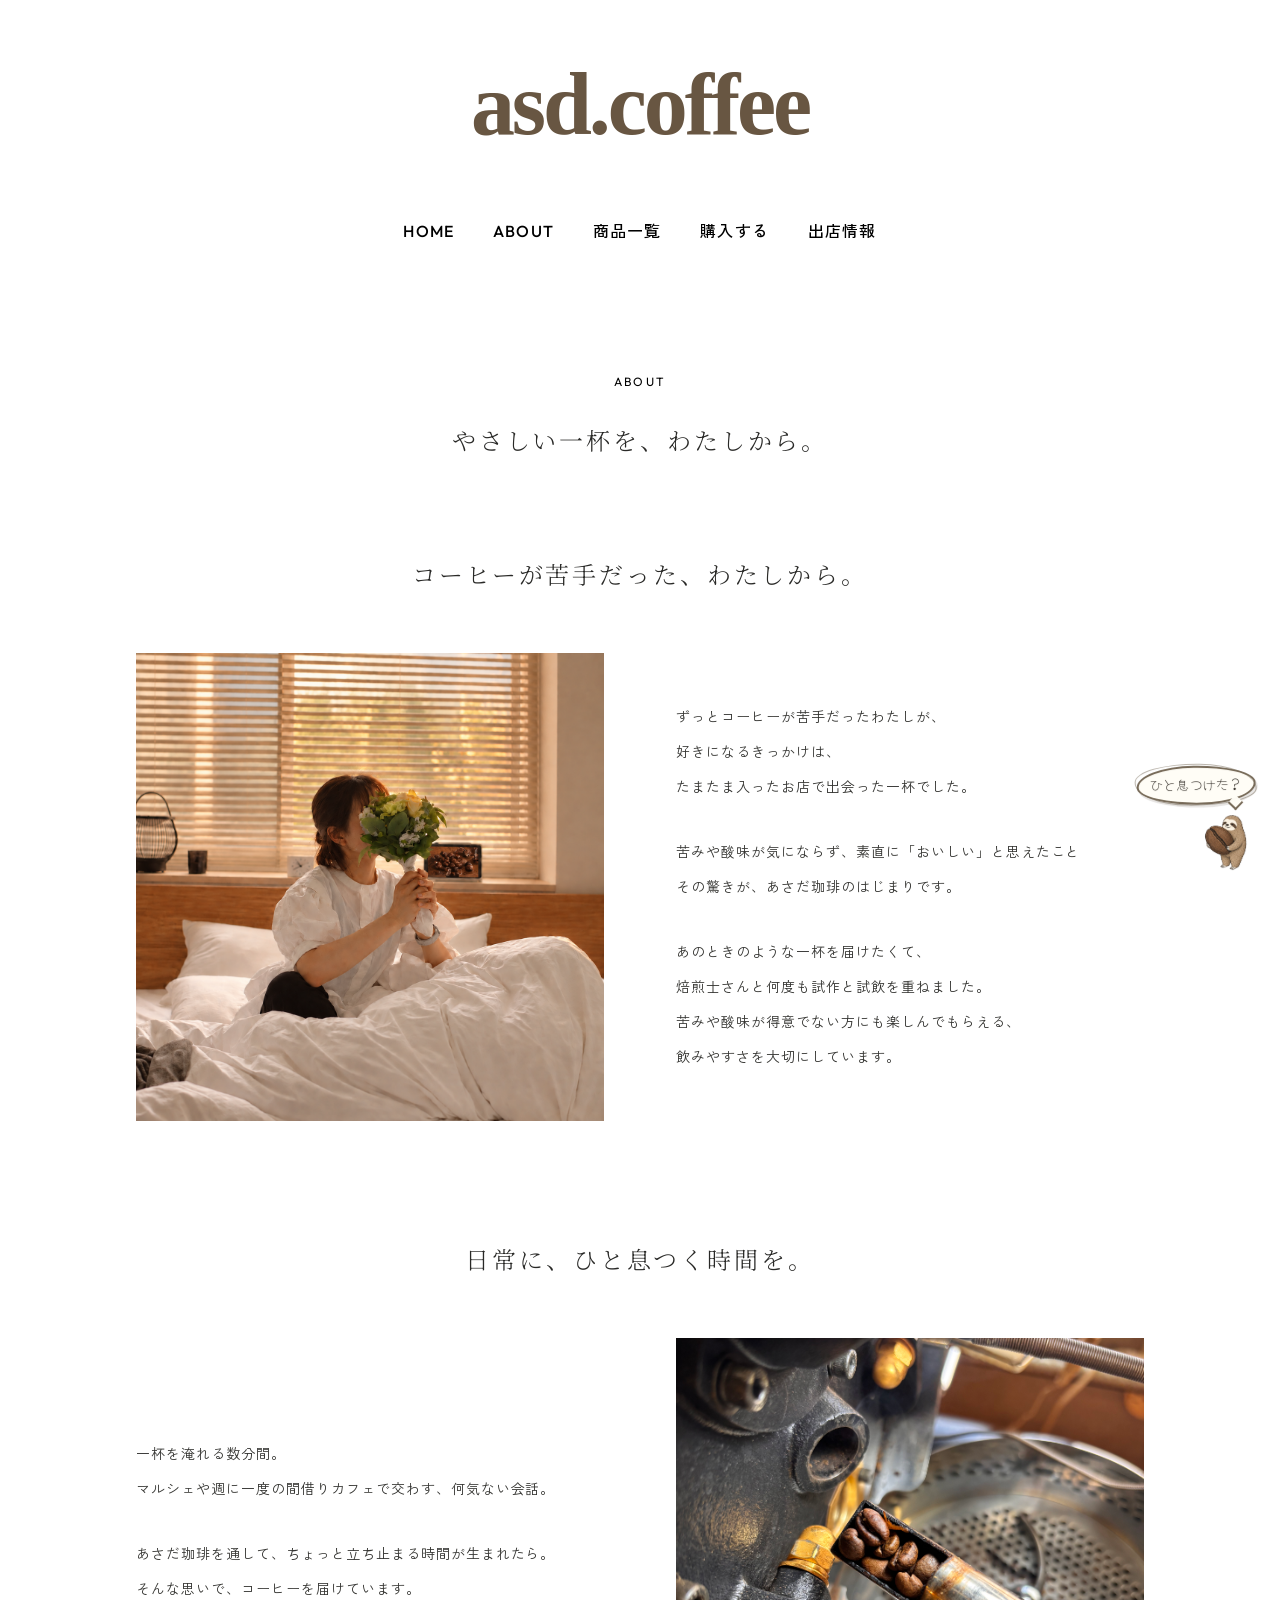
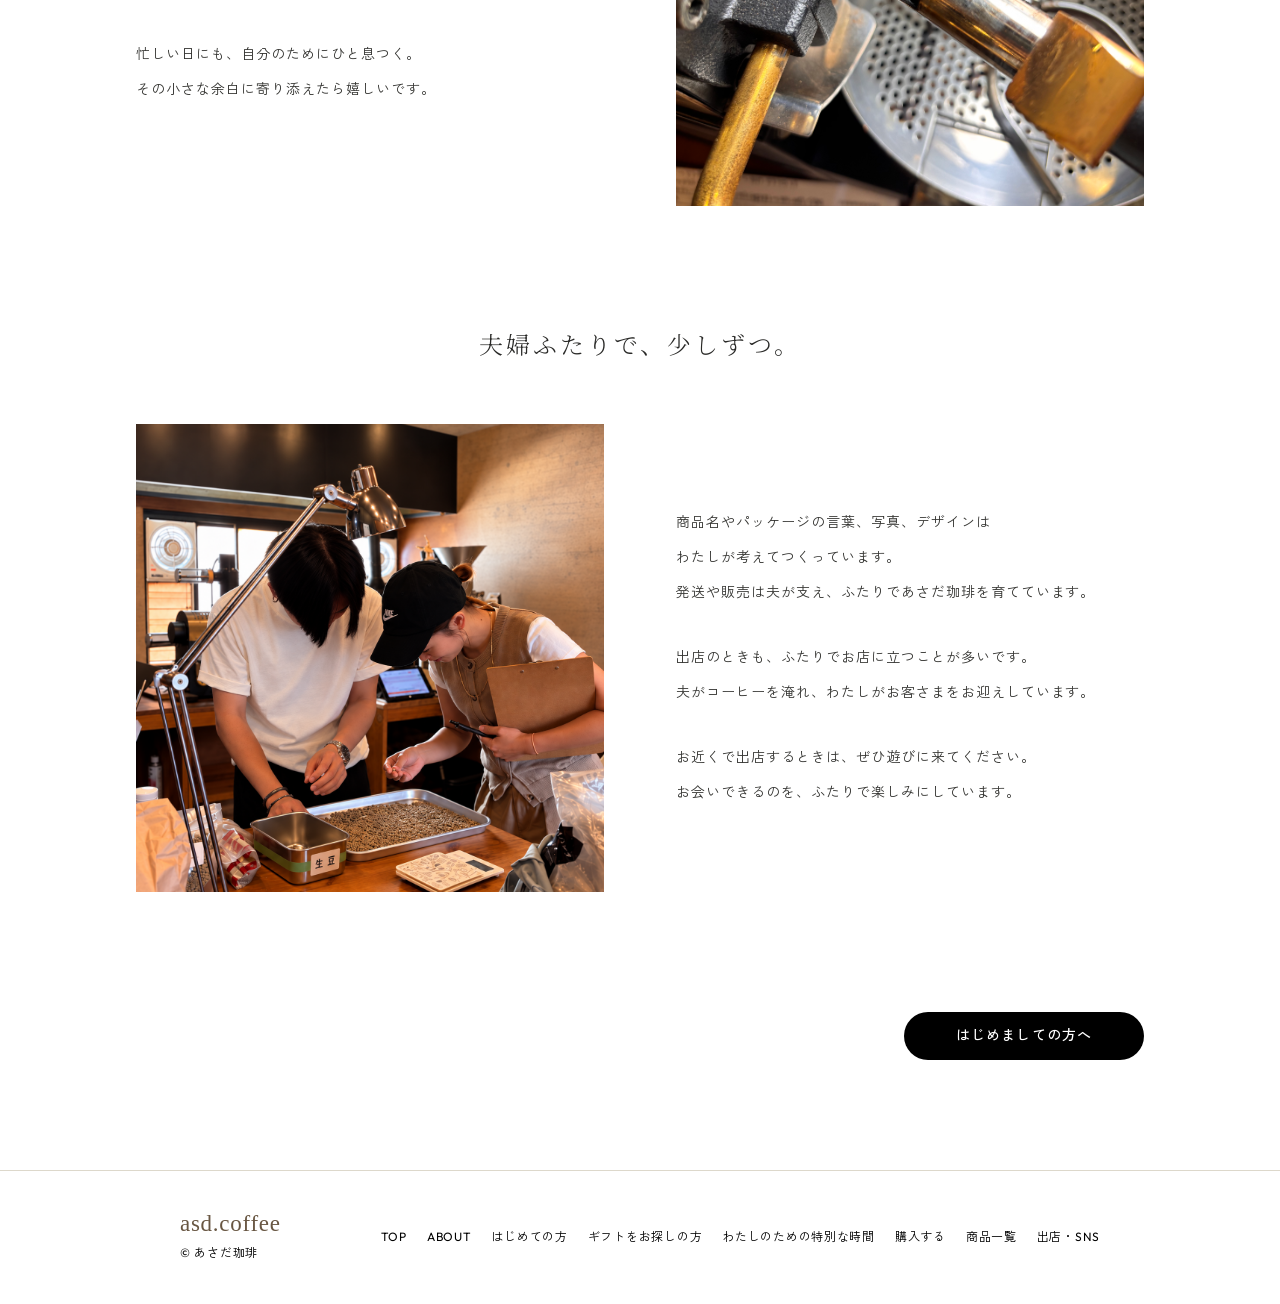
==== commit e9489bae: "Fix gift heading on desktop" ====
--- a/preview-about.html
+++ b/preview-about.html
@@ -4,7 +4,7 @@
   <meta charset="utf-8">
   <meta name="viewport" content="width=device-width,initial-scale=1">
   <title>あさだ珈琲について | あさだ珈琲</title>
-  <link rel="stylesheet" href="preview-site.css?v=20260926-gift-fit">
+  <link rel="stylesheet" href="preview-site.css?v=20260926-gift-desktop-fit">
 </head>
 <body>
   <header>
--- a/preview-site.css
+++ b/preview-site.css
@@ -71,8 +71,8 @@
 .photo-route:nth-child(2) h3{font-size:clamp(26px,3.4vw,58px);font-weight:600}
 .photo-route:nth-child(2) video{transform:scale(1.38)}
 .photo-route:nth-child(2) p{transform:translateX(2px)}
-.photo-route:nth-child(3) .photo-route-text{left:54%;right:2%;transform:translateX(-1cm)}
-.photo-route:nth-child(3) h3{font-size:clamp(24px,2.9vw,48px);font-weight:600}
+.photo-route:nth-child(3) .photo-route-text{left:47%;right:4%;transform:none}
+.photo-route:nth-child(3) h3{font-size:clamp(22px,2.5vw,42px);font-weight:600}
 .photo-route:nth-child(3) p{transform:translateX(8px)}
 .photo-route:nth-child(3) img{object-position:center 57%}
 .photo-route:nth-child(4) h3{font-size:clamp(22px,3vw,50px)}
@@ -544,9 +544,9 @@
   .gift-page .gift-photo-set img{width:100%;height:100%;object-fit:cover;object-position:center}
 }
 
-/* Mobile gift panel: keep the full heading safely inside narrow screens. */
-@media(max-width:760px){
-  .photo-route:nth-child(3) .photo-route-text{transform:none}
+/* Mobile gift panel: keep the previously approved left offset. */
+@media(max-width:760px){
+  .photo-route:nth-child(3) .photo-route-text{transform:translateX(-1cm)}
 }
 
 /* Mobile home captions: requested horizontal offsets for both lines. */
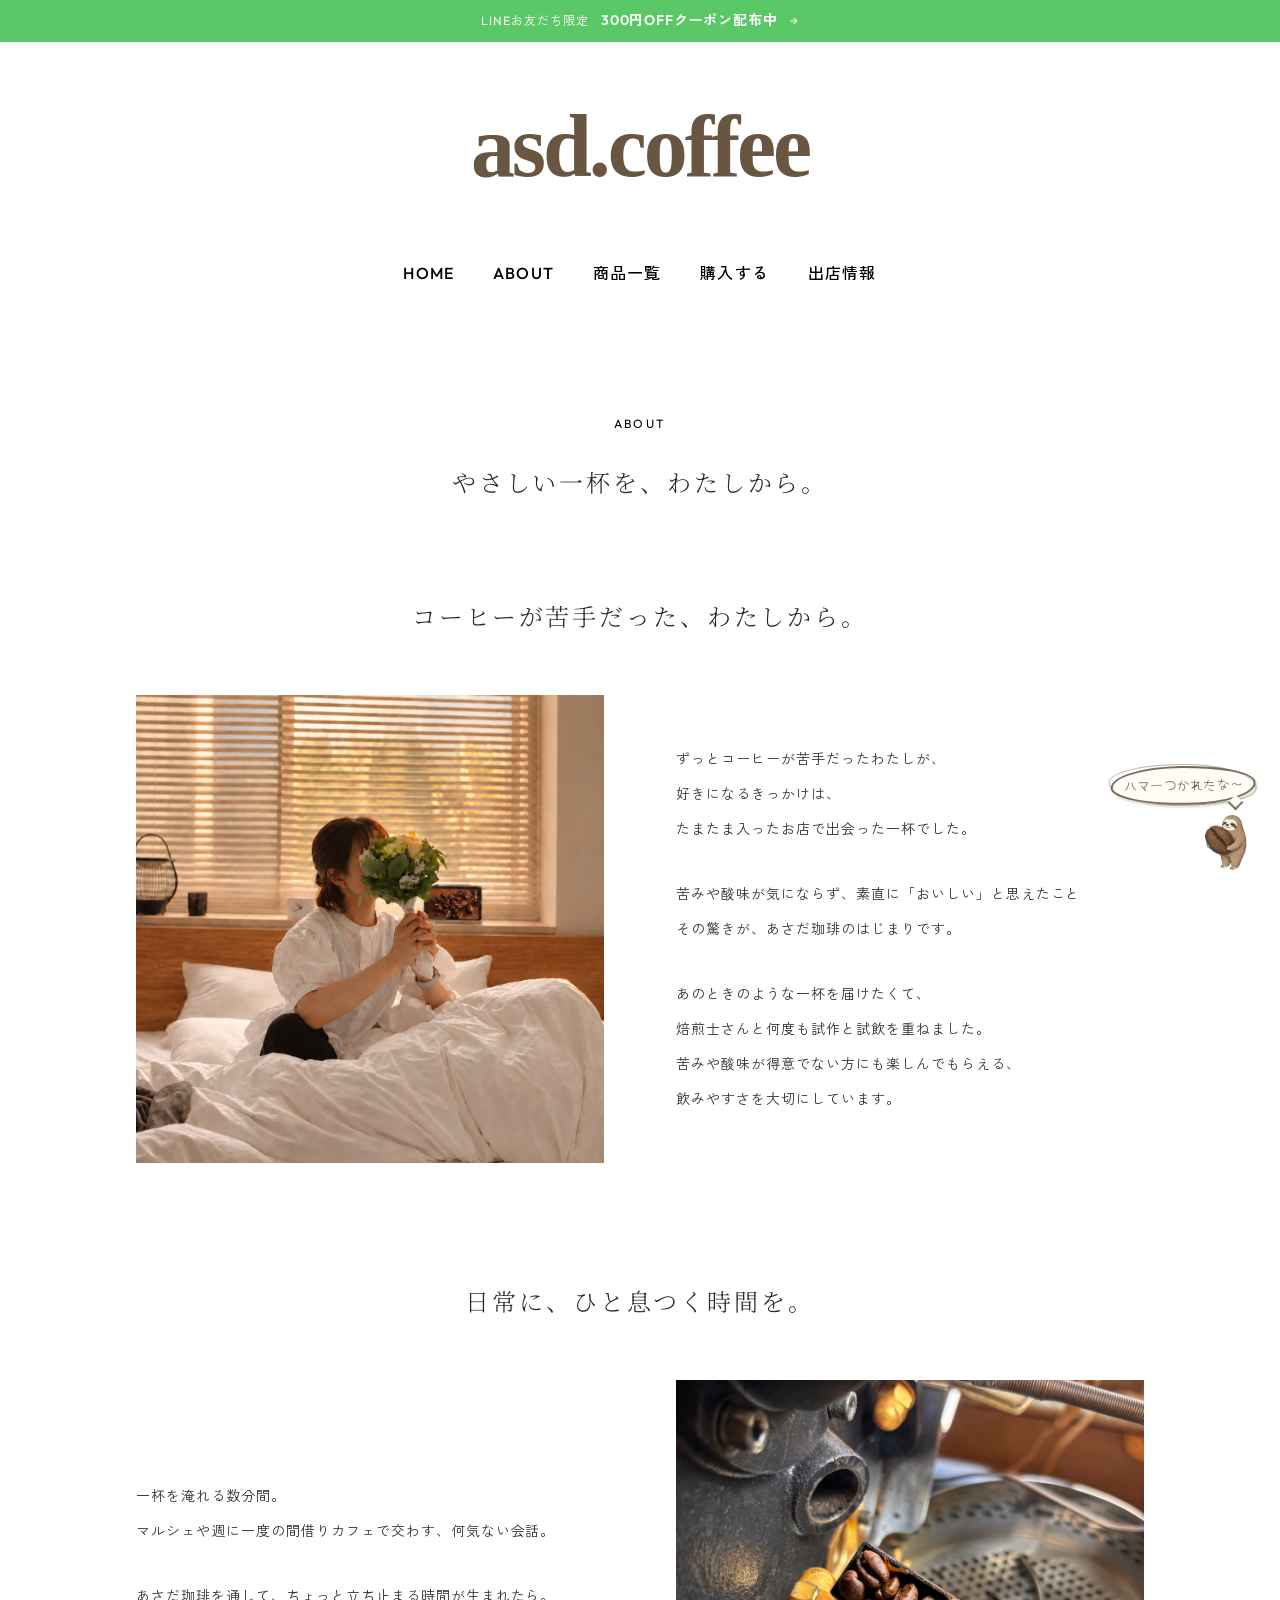
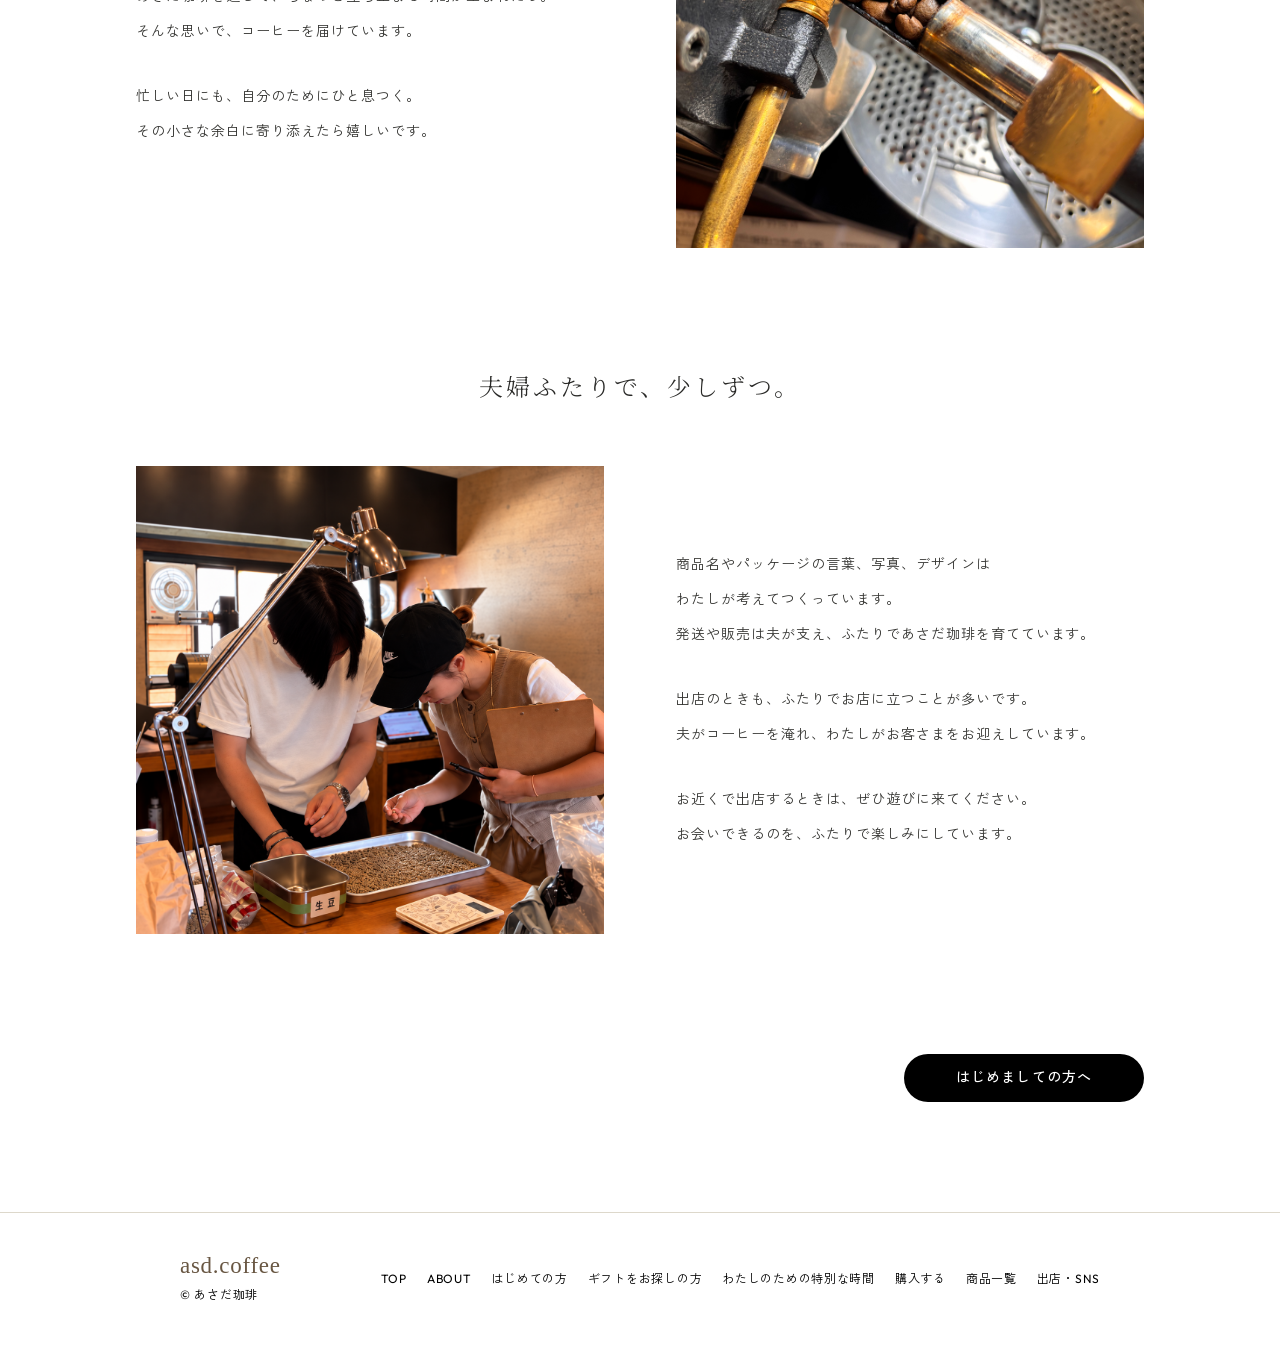
==== commit a8b3d618: "Add LINE coupon banner" ====
--- a/preview-about.html
+++ b/preview-about.html
@@ -4,9 +4,12 @@
   <meta charset="utf-8">
   <meta name="viewport" content="width=device-width,initial-scale=1">
   <title>あさだ珈琲について | あさだ珈琲</title>
-  <link rel="stylesheet" href="preview-site.css?v=20260926-gift-desktop-fit">
+  <link rel="stylesheet" href="preview-site.css?v=20261124-line-coupon">
 </head>
 <body>
+  <a class="line-coupon-bar" href="https://line.me/R/ti/p/%40012tjazy" target="_blank" rel="noopener" aria-label="LINEお友だち限定 300円OFFクーポンを受け取る">
+    <span>LINEお友だち限定</span><strong>300円OFFクーポン配布中</strong><span aria-hidden="true">→</span>
+  </a>
   <header>
     <div class="head-inner">
       <a class="brand" href="preview.html"><span class="wordmark">asd.coffee</span><small>やさしさ専門の珈琲屋</small></a>
--- a/preview-site.css
+++ b/preview-site.css
@@ -555,3 +555,23 @@
   .photo-route:nth-child(2) .photo-route-text,
   .photo-route:nth-child(4) .photo-route-text{transform:translateX(1cm)}
 }
+
+/* HOME: embedded STORES product button. */
+.stores-product-section{padding:4px 0 34px;text-align:center}
+.stores-product-label{margin:0 0 10px;font-size:11px;line-height:1.4;letter-spacing:.16em}
+.stores-product-embed{display:flex;justify-content:center;width:100%;min-height:44px;overflow-x:auto;overflow-y:hidden}
+.stores-product-embed .storesjp-button{max-width:100%}
+@media(max-width:760px){
+  .stores-product-section{padding:0 0 28px}
+  .stores-product-label{font-size:10px;margin-bottom:8px}
+}
+
+/* Site-wide LINE coupon announcement. */
+.line-coupon-bar{display:flex;align-items:center;justify-content:center;gap:12px;min-height:42px;padding:8px 20px;background:#5ac866;color:#fff;font-size:12px;line-height:1.4;letter-spacing:.08em;text-align:center}
+.line-coupon-bar strong{font-size:14px;font-weight:600;letter-spacing:.06em}
+.line-coupon-bar:hover{opacity:.9}
+.line-coupon-bar:focus-visible{outline:3px solid #302b25;outline-offset:-3px}
+@media(max-width:760px){
+  .line-coupon-bar{gap:7px;min-height:38px;padding:7px 10px;font-size:10px;letter-spacing:.04em}
+  .line-coupon-bar strong{font-size:12px;letter-spacing:.03em}
+}
